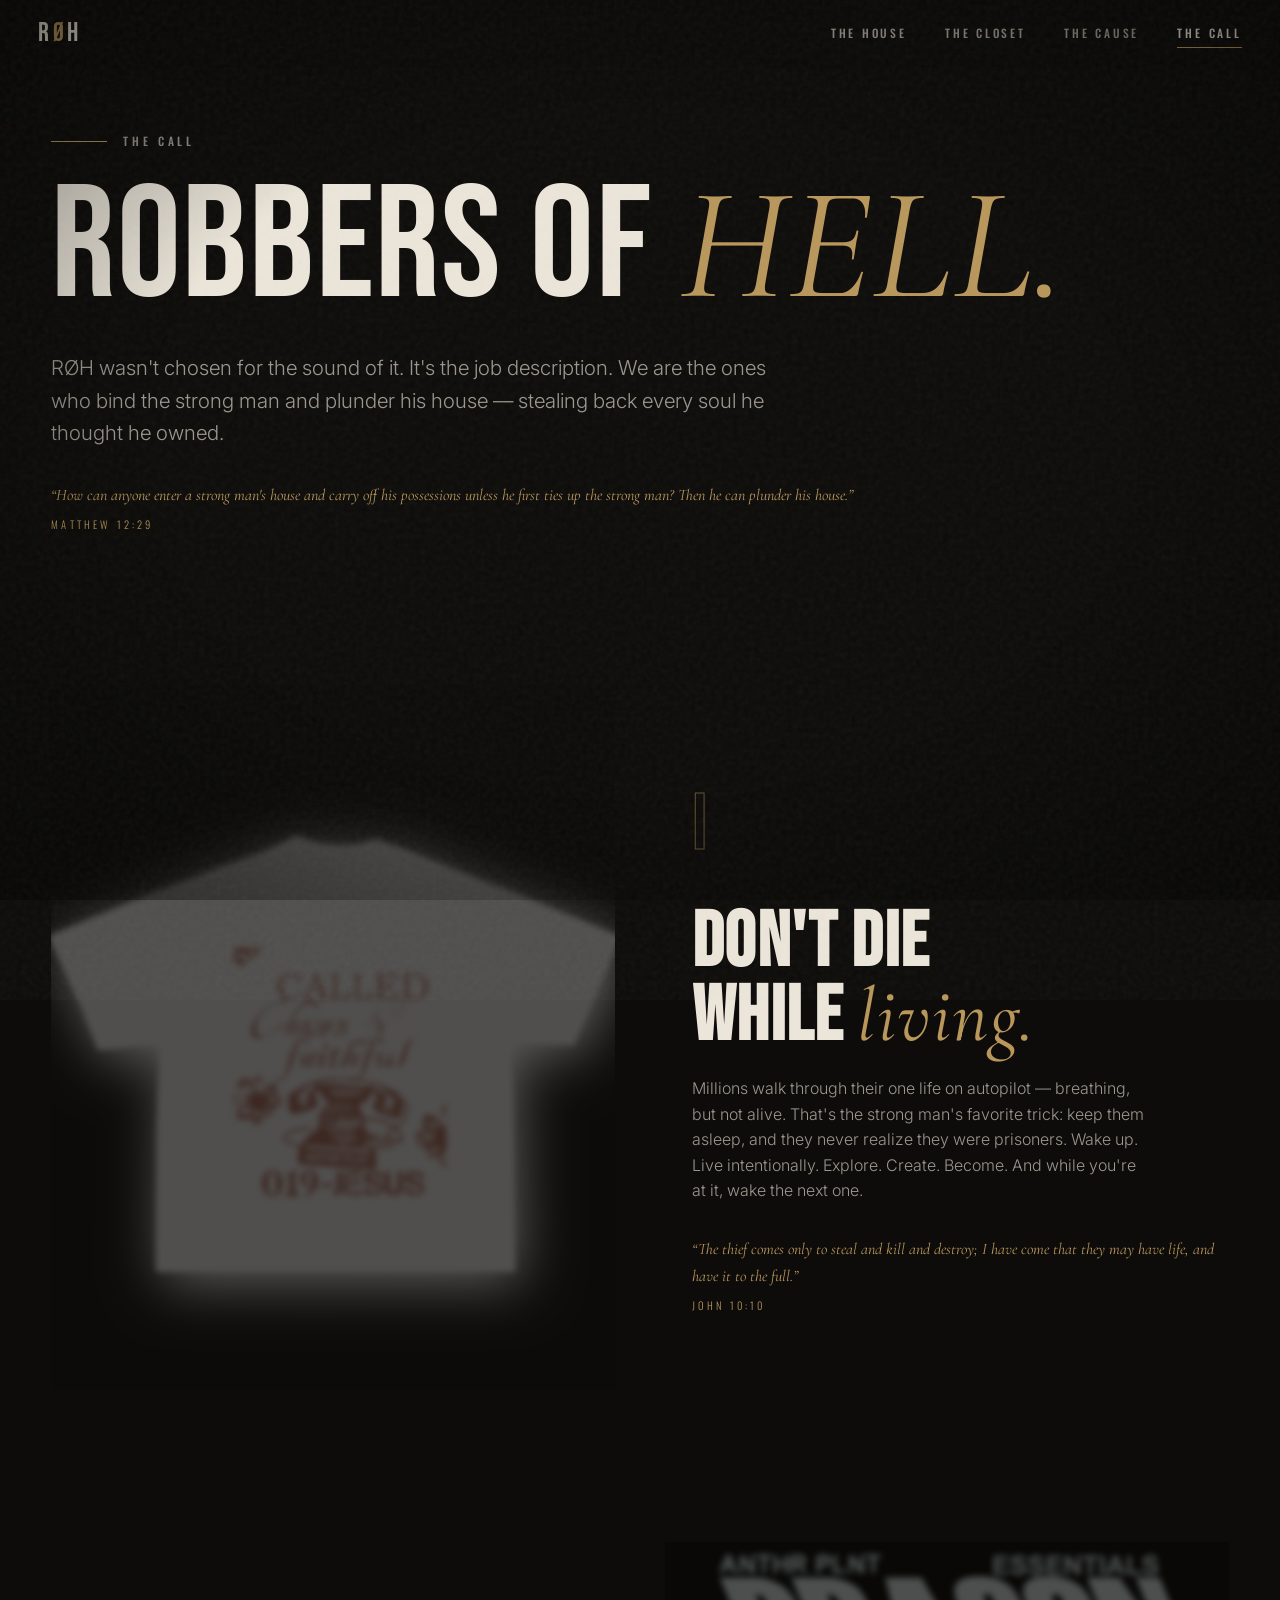
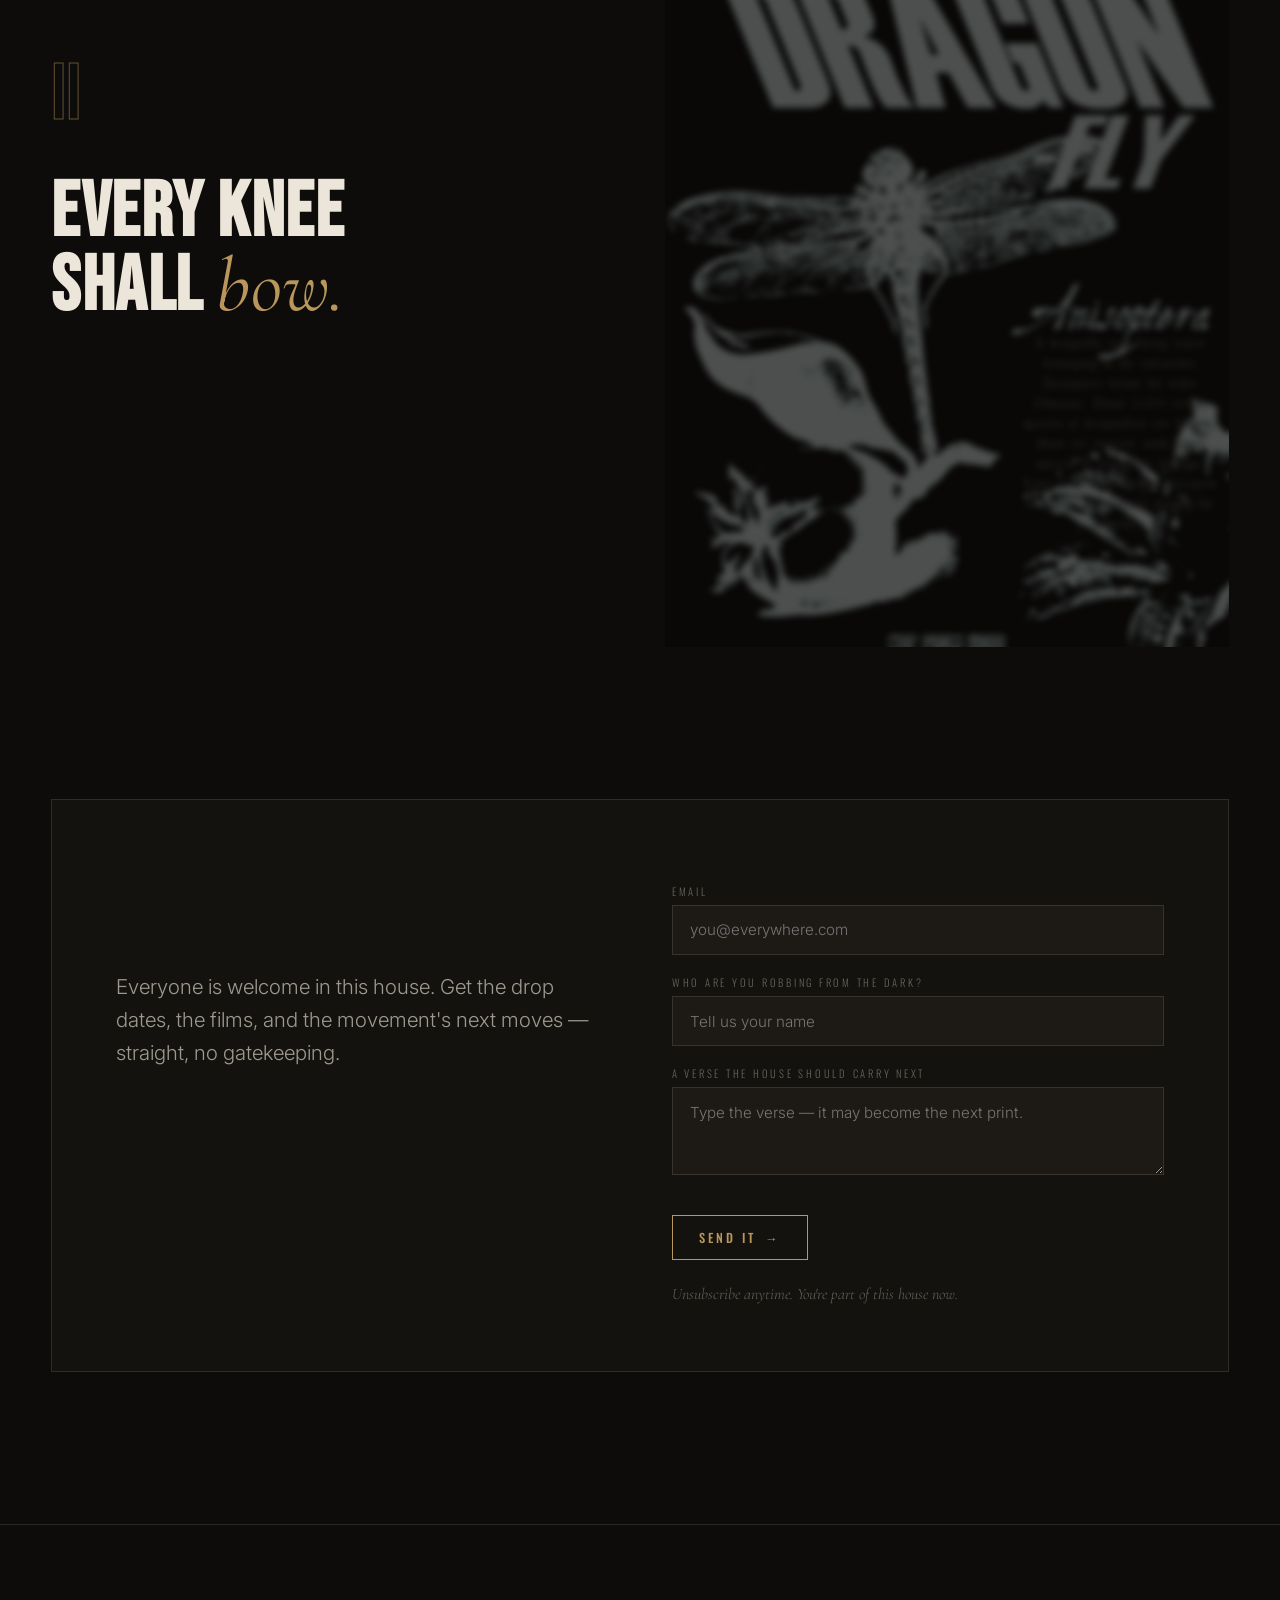
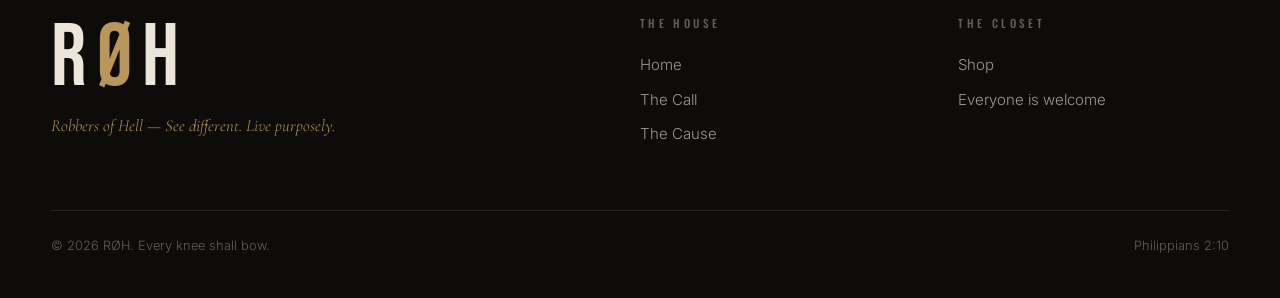
==== call.html @ e15b1793 "RØH — Robbers of Hell. See different. Live purposely." ====
<!DOCTYPE html>
<html lang="en">
<head>
  <meta charset="UTF-8">
  <meta name="viewport" content="width=device-width, initial-scale=1.0">
  <title>The Call — RØH</title>
  <meta name="description" content="RØH — Robbers of Hell. An open call: bind the strong man, plunder his house, and live purposely.">
  <link rel="preconnect" href="https://fonts.googleapis.com">
  <link rel="preconnect" href="https://fonts.gstatic.com" crossorigin>
  <link href="https://fonts.googleapis.com/css2?family=Bebas+Neue&family=Cormorant+Garamond:ital,wght@0,400;0,500;1,400;1,500&family=Inter:wght@300;400;500&family=Oswald:wght@300;400;500;600&display=swap" rel="stylesheet">
  <link rel="stylesheet" href="css/roh.css">
</head>
<body>

  <nav class="nav">
    <div class="nav-inner">
      <a class="wordmark" href="index.html">R<span class="halo">Ø</span>H</a>
      <button class="nav-burger" aria-label="Menu"><span></span><span></span></button>
      <div class="nav-links">
        <a href="index.html">The House</a>
        <a href="shop.html">The Closet</a>
        <a href="cause.html">The Cause</a>
        <a href="call.html" class="on">The Call</a>
      </div>
    </div>
  </nav>

  <section class="section" style="padding-top:calc(var(--nav-h) + 4rem)">
    <div class="wrap">
      <p class="hero-kicker label">The Call</p>
      <h1 class="display reveal">ROBBERS OF <span class="script gold">HELL.</span></h1>
      <p class="lead reveal reveal-d1 mt-md">RØH wasn't chosen for the sound of it. It's the job description. We are the ones who bind the strong man and plunder his house — stealing back every soul he thought he owned.</p>
      <div class="verse reveal reveal-d2 mt-md">
        <span class="script">“How can anyone enter a strong man's house and carry off his possessions unless he first ties up the strong man? Then he can plunder his house.”</span>
        <span class="ref">MATTHEW 12:29</span>
      </div>
    </div>
  </section>

  <section class="section" style="padding-top:0">
    <div class="wrap">
      <div class="pillar">
        <div class="pillar-media develop"><img src="assets/img/called1.jpg" alt="Called — you are called"></div>
        <div class="pillar-body">
          <span class="pillar-num">I</span>
          <h2>Don't die<br>while <span class="script gold">living.</span></h2>
          <p class="reveal">Millions walk through their one life on autopilot — breathing, but not alive. That's the strong man's favorite trick: keep them asleep, and they never realize they were prisoners. Wake up. Live intentionally. Explore. Create. Become. And while you're at it, wake the next one.</p>
          <div class="reveal reveal-d1 mt-md">
            <span class="verse"><span class="script">“The thief comes only to steal and kill and destroy; I have come that they may have life, and have it to the full.”</span><span class="ref">JOHN 10:10</span></span>
          </div>
        </div>
      </div>
    </div>
  </section>

  <section class="section" style="padding-top:0">
    <div class="wrap">
      <div class="pillar flip">
        <div class="pillar-media develop"><img src="assets/img/DRGNFLY.jpg" alt="Dragonfly — new creation"></div>
        <div class="pillar-body">
          <span class="pillar-num">II</span>
          <h2>Every knee<br>shall <span class="script gold">bow.</span></h2>
          <p class="reveal">We create freely, live boldly, explore endlessly — but we never forget who is greater. Robbery isn't chaos; it's strategy. Boldness under Christ becomes a weapon that frees souls instead of feeding an empire. Stand for something. Remember the One you stand under.</p>
          <div class="reveal reveal-d1 mt-md">
            <span class="verse"><span class="script">“That at the name of Jesus every knee should bow, in heaven and on earth and under the earth.”</span><span class="ref">PHILIPPIANS 2:10</span></span>
          </div>
        </div>
      </div>
    </div>
  </section>

  <section class="section" style="padding-top:0">
    <div class="wrap">
      <div class="community">
        <div class="grid2">
          <div>
            <span class="label reveal">The Dispatch</span>
            <h2 class="display reveal reveal-d1" style="font-size:clamp(2rem,5vw,3.4rem)">No door, no <span class="script gold">lock.</span></h2>
            <p class="lead reveal reveal-d2 mt-md">Everyone is welcome in this house. Get the drop dates, the films, and the movement's next moves — straight, no gatekeeping.</p>
          </div>
          <form data-join>
            <div class="field">
              <label for="d-email">Email</label>
              <input id="d-email" name="email" type="email" placeholder="you@everywhere.com" autocomplete="email">
            </div>
            <div class="field">
              <label for="d-name">Who are you robbing from the dark?</label>
              <input id="d-name" name="name" type="text" placeholder="Tell us your name">
            </div>
            <div class="field">
              <label for="d-verses">A verse the house should carry next</label>
              <textarea id="d-verses" name="verses" rows="3" placeholder="Type the verse — it may become the next print."></textarea>
            </div>
            <button class="btn mt-md" type="submit">Send it <span class="arrow">→</span></button>
            <p style="margin-top:1.4rem;font-family:var(--serif);font-style:italic;color:var(--cream-faint)">Unsubscribe anytime. You're part of this house now.</p>
          </form>
        </div>
      </div>
    </div>
  </section>

  <footer class="footer">
    <div class="wrap">
      <div class="footer-grid">
        <div>
          <div class="wordmark">R<span class="halo">Ø</span>H</div>
          <div class="footer-tag">Robbers of Hell — See different. Live purposely.</div>
        </div>
        <div>
          <h4>The House</h4>
          <ul>
            <li><a href="index.html">Home</a></li>
            <li><a href="call.html">The Call</a></li>
            <li><a href="cause.html">The Cause</a></li>
          </ul>
        </div>
        <div>
          <h4>The Closet</h4>
          <ul>
            <li><a href="shop.html">Shop</a></li>
            <li><a href="cause.html">Everyone is welcome</a></li>
          </ul>
        </div>
      </div>
      <div class="footer-base">
        <span>© <span data-year>2026</span> RØH. Every knee shall bow.</span>
        <span>Philippians 2:10</span>
      </div>
    </div>
  </footer>

  <div id="toast" role="status"></div>
  <script src="js/roh.js"></script>
</body>
</html>
---- css/roh.css ----
/* ============================================================
   ROH — SEE DIFFERENT. LIVE PURPOSEFULLY.
   The Developing Room. Faith x streetwear x editorial.
   ============================================================ */

:root {
  --bg:        #0d0c0a;
  --bg-raised: #14120e;
  --bg-deep:   #08070 6;
  --line:      rgba(236, 230, 218, 0.12);
  --cream:     #ece6da;
  --cream-dim: rgba(236, 230, 218, 0.64);
  --cream-faint: rgba(236, 230, 218, 0.38);
  --gold:      #b9975b;
  --gold-soft: rgba(185, 151, 91, 0.28);
  --ember:     #d8723a;
  --serif: "Cormorant Garamond", "Times New Roman", serif;
  --sans:  "Inter", system-ui, sans-serif;
  --bd:    "Bebas Neue", "Oswald", "Arial Narrow", sans-serif;
  --narrow: "Oswald", "Arial Narrow", sans-serif;
  --nav-h: 68px;
  --ease:  cubic-bezier(0.22, 1, 0.36, 1);
}

*, *::before, *::after { box-sizing: border-box; margin: 0; padding: 0; }

html { scroll-behavior: smooth; }

body {
  background: var(--bg);
  color: var(--cream);
  font-family: var(--sans);
  font-weight: 300;
  line-height: 1.6;
  overflow-x: hidden;
  -webkit-font-smoothing: antialiased;
  cursor: crosshair;
}

body.no-cursor, body.no-cursor a, body.no-cursor button { cursor: crosshair; }

::selection { background: var(--gold); color: var(--bg); }

img { max-width: 100%; display: block; }

a { color: inherit; text-decoration: none; }

button {
  font-family: inherit;
  color: inherit;
  background: none;
  border: 0;
  cursor: pointer;
}

/* ---------- Film grain over everything ---------- */
body::after {
  content: "";
  position: fixed;
  inset: -100px;
  z-index: 9998;
  pointer-events: none;
  opacity: 0.05;
  background-image: url("data:image/svg+xml,%3Csvg viewBox='0 0 240 240' xmlns='http://www.w3.org/2000/svg'%3E%3Cfilter id='n'%3E%3CfeTurbulence type='fractalNoise' baseFrequency='0.85' numOctaves='2' stitchTiles='stitch'/%3E%3C/filter%3E%3Crect width='100%25' height='100%25' filter='url(%23n)'/%3E%3C/svg%3E");
  animation: grain 1.2s steps(6) infinite;
}

@keyframes grain {
  0%   { transform: translate(0, 0); }
  20%  { transform: translate(-24px, 12px); }
  40%  { transform: translate(16px, -20px); }
  60%  { transform: translate(-12px, -24px); }
  80%  { transform: translate(22px, 18px); }
  100% { transform: translate(0, 0); }
}

/* ---------- Vignette ---------- */
body::before {
  content: "";
  position: fixed;
  inset: 0;
  z-index: 9997;
  pointer-events: none;
  background: radial-gradient(ellipse at center, transparent 55%, rgba(5, 4, 3, 0.55) 100%);
}

/* ---------- Ember cursor trail ---------- */
#ember-layer {
  position: fixed;
  inset: 0;
  z-index: 10000;
  pointer-events: none;
}
.ember {
  position: fixed;
  width: 5px;
  height: 5px;
  margin: -2.5px 0 0 -2.5px;
  border-radius: 50%;
  background: radial-gradient(circle, var(--gold) 0%, var(--ember) 45%, transparent 70%);
  opacity: 0;
  animation: emberfade 0.9s ease-out forwards;
  will-change: transform, opacity;
}
@keyframes emberfade {
  from { opacity: 0.7; transform: scale(0.9); }
  to   { opacity: 0;    transform: scale(0.3) translateY(-14px); }
}

/* ---------- Typography ---------- */
.display {
  font-family: var(--bd);
  font-weight: 400;
  line-height: 0.9;
  letter-spacing: 0.01em;
  text-transform: uppercase;
  font-size: clamp(3.2rem, 13vw, 10rem);
}
.script {
  font-family: var(--serif);
  font-style: italic;
  font-weight: 400;
  color: var(--gold);
}
.label {
  font-family: var(--narrow);
  text-transform: uppercase;
  letter-spacing: 0.32em;
  font-size: 0.72rem;
  font-weight: 500;
  color: var(--cream-dim);
}
.lead { font-size: clamp(1.05rem, 1.6vw, 1.3rem); color: var(--cream-dim); max-width: 60ch; }

.gold { color: var(--gold); }
.dim  { color: var(--cream-dim); }

/* ---------- Layout helpers ---------- */
.wrap { width: min(1200px, 92vw); margin-inline: auto; }
.section { padding: clamp(5rem, 12vw, 9.5rem) 0; position: relative; }
.rule { height: 1px; background: var(--line); }

/* ---------- Buttons ---------- */
.btn {
  display: inline-flex;
  align-items: center;
  gap: 0.7em;
  padding: 0.95em 2.1em;
  font-family: var(--narrow);
  font-weight: 500;
  text-transform: uppercase;
  letter-spacing: 0.24em;
  font-size: 0.78rem;
  border: 1px solid var(--gold);
  color: var(--gold);
  transition: background 0.4s var(--ease), color 0.4s var(--ease), border-color 0.4s var(--ease);
  will-change: transform;
}
.btn:hover { background: var(--gold); color: var(--bg); border-color: var(--gold); }
.btn-ghost { border-color: var(--line); color: var(--cream-dim); }
.btn-ghost:hover { background: var(--cream); color: var(--bg); border-color: var(--cream); }
.btn .arrow { transition: transform 0.4s var(--ease); }
.btn:hover .arrow { transform: translateX(5px); }

/* ---------- Nav ---------- */
.nav {
  position: fixed;
  top: 0; left: 0; right: 0;
  z-index: 900;
  height: var(--nav-h);
  display: flex;
  align-items: center;
  background: linear-gradient(to bottom, rgba(13, 12, 10, 0.88), rgba(13, 12, 10, 0.55) 60%, transparent);
  backdrop-filter: blur(6px);
  -webkit-backdrop-filter: blur(6px);
  border-bottom: 1px solid transparent;
  transition: border-color 0.4s ease, background 0.4s ease;
}
.nav.scrolled { border-bottom-color: var(--line); background: rgba(13, 12, 10, 0.92); }
.nav-inner { display: flex; align-items: center; justify-content: space-between; width: min(1400px, 94vw); margin-inline: auto; }
.wordmark { font-family: var(--bd); font-size: 1.7rem; letter-spacing: 0.12em; }
.wordmark .halo { display: inline-block; color: var(--gold); animation: halo 6s ease-in-out infinite; }
@keyframes halo {
  0%, 100% { filter: drop-shadow(0 0 0 transparent); }
  50%      { filter: drop-shadow(0 0 12px var(--gold-soft)); }
}
.nav-links { display: flex; gap: clamp(1.4rem, 3vw, 2.6rem); align-items: center; }
.nav-links a {
  position: relative;
  font-family: var(--narrow);
  text-transform: uppercase;
  letter-spacing: 0.24em;
  font-size: 0.72rem;
  font-weight: 500;
  color: var(--cream-dim);
  padding: 0.5em 0;
  transition: color 0.3s ease;
}
.nav-links a::after {
  content: "";
  position: absolute; left: 0; bottom: 0;
  width: 100%; height: 1px;
  background: var(--gold);
  transform: scaleX(0); transform-origin: right;
  transition: transform 0.45s var(--ease);
}
.nav-links a:hover, .nav-links a.on { color: var(--cream); }
.nav-links a:hover::after, .nav-links a.on::after { transform: scaleX(1); transform-origin: left; }
.nav-burger { display: none; background: none; }
.nav-burger span { display: block; width: 26px; height: 2px; background: var(--cream); margin: 6px 0; transition: transform 0.3s; }
.nav-burger.open span:nth-child(1) { transform: translateY(8px) rotate(45deg); }
.nav-burger.open span:nth-child(2) { transform: rotate(-45deg); }

@media (max-width: 860px) {
  .nav-burger { display: block; }
  .nav-links {
    position: fixed;
    inset: var(--nav-h) 0 auto 0;
    flex-direction: column;
    gap: 0;
    background: rgba(13, 12, 10, 0.97);
    transform: translateY(-8px);
    opacity: 0;
    visibility: hidden;
    transition: all 0.35s var(--ease);
  }
  .nav-links.open { transform: none; opacity: 1; visibility: visible; }
  .nav-links a { padding: 1.05em 6vw; display: block; width: 100%; border-bottom: 1px solid var(--line); }
  .nav-links a::after { display: none; }
}

/* ---------- Developing reveal (the quiet magic) ---------- */
.develop {
  overflow: hidden;
  position: relative;
}
.develop .art,
.develop img {
  width: 100%;
  height: 100%;
  object-fit: cover;
  filter: invert(1) saturate(0.35) contrast(1.12) brightness(1.08) blur(3px);
  opacity: 0.28;
  transform: scale(1.06);
  transition: filter 1.6s var(--ease), opacity 1.6s var(--ease), transform 1.6s var(--ease);
  will-change: filter, opacity, transform;
}
.develop.live .art, .develop.live img {
  filter: invert(0) saturate(1) contrast(1) brightness(1) blur(0);
  opacity: 1;
  transform: scale(1);
}

/* Verse / plate drop-in */
.verse {
  opacity: 0;
  transform: translateY(14px);
  filter: blur(2px);
  transition: opacity 1.4s var(--ease), transform 1.4s var(--ease), filter 1.4s var(--ease);
}
.verse.in { opacity: 1; transform: none; filter: none; }
.verse .ref { display: block; margin-top: 0.7em; font-family: var(--narrow); letter-spacing: 0.3em; text-transform: uppercase; font-size: 0.66rem; color: var(--gold); }

/* Generic reveal */
.reveal { opacity: 0; transform: translateY(26px); transition: opacity 1.1s var(--ease), transform 1.1s var(--ease); }
.reveal.in { opacity: 1; transform: none; }
.reveal-d1 { transition-delay: 0.12s; }
.reveal-d2 { transition-delay: 0.24s; }
.reveal-d3 { transition-delay: 0.36s; }

/* ---------- Hero ---------- */
.hero { min-height: 100svh; display: flex; flex-direction: column; justify-content: flex-end; position: relative; overflow: hidden; }
.hero-bg { position: absolute; inset: 0; z-index: 0; }
.hero-bg img { height: 100%; width: 100%; object-fit: cover; object-position: center; }
.hero-bg::after { content: ""; position: absolute; inset: 0; background: linear-gradient(to bottom, rgba(13,12,10,0.55), rgba(13,12,10,0.1) 40%, var(--bg) 96%); }
.hero-content { position: relative; z-index: 2; width: min(1240px, 92vw); margin-inline: auto; padding-bottom: 7vh; }
.hero-kicker { margin-bottom: 1.4rem; display: flex; align-items: center; gap: 1rem; }
.hero-kicker::before { content: ""; width: 56px; height: 1px; background: var(--gold); }
.hero-title .line { display: block; overflow: hidden; }
.hero-title .line span { display: inline-block; transform: translateY(110%); animation: rise 1.1s var(--ease) forwards; }
.hero-title .line:nth-child(2) span { animation-delay: 0.12s; }
@keyframes rise { to { transform: none; } }
.hero-meta { margin-top: 2.2rem; display: flex; flex-wrap: wrap; gap: 2rem; align-items: center; }
.hero-scroll { margin-top: 8vh; display: inline-flex; align-items: center; gap: 0.9rem; color: var(--cream-faint); font-family: var(--narrow); text-transform: uppercase; letter-spacing: 0.34em; font-size: 0.64rem; }
.hero-scroll .line-v { width: 1px; height: 34px; background: linear-gradient(var(--gold), transparent); animation: drip 2s ease-in-out infinite; }
@keyframes drip { 0%,100% { transform: scaleY(0.4); transform-origin: top; } 50% { transform: scaleY(1); } }

/* ---------- Marquee ---------- */
.marquee { border-block: 1px solid var(--line); padding: 1.3rem 0; overflow: hidden; }
.marquee-track { display: flex; gap: 4rem; width: max-content; animation: marquee 40s linear infinite; }
.marquee-track span { font-family: var(--bd); font-size: 1.6rem; letter-spacing: 0.14em; color: var(--cream-faint); white-space: nowrap; }
.marquee-track span i { color: var(--gold); font-style: normal; margin-left: 4rem; }
@keyframes marquee { to { transform: translateX(-50%); } }

/* ---------- Pillars ---------- */
.pillar { display: grid; grid-template-columns: 1.05fr 1fr; gap: clamp(2rem, 6vw, 6rem); align-items: center; }
.pillar.flip { direction: rtl; }
.pillar.flip > * { direction: ltr; }
.pillar-media { aspect-ratio: 4 / 5; }
.pillar-body h2 { font-family: var(--bd); font-size: clamp(2.6rem, 6vw, 5rem); line-height: 0.95; letter-spacing: 0.02em; margin: 1.1rem 0 1.4rem; }
.pillar-body p { color: var(--cream-dim); max-width: 46ch; }
.pillar-num { font-family: var(--bd); font-size: 5rem; color: transparent; -webkit-text-stroke: 1px var(--gold); opacity: 0.5; }
@media (max-width: 860px) { .pillar { grid-template-columns: 1fr; } }

/* ---------- Shop ---------- */
.grid { display: grid; grid-template-columns: repeat(3, 1fr); gap: clamp(1.2rem, 2.5vw, 2.4rem); }
@media (max-width: 960px) { .grid { grid-template-columns: repeat(2, 1fr); } }
@media (max-width: 620px) { .grid { grid-template-columns: 1fr; } }

.product { position: relative; }
.product .art { aspect-ratio: 4 / 5; }
.product .tilt { transform-style: preserve-3d; }
.product-info { display: flex; justify-content: space-between; align-items: baseline; margin-top: 1rem; gap: 1rem; }
.product-name { font-family: var(--narrow); text-transform: uppercase; letter-spacing: 0.16em; font-size: 0.84rem; font-weight: 500; }
.product-script { font-family: var(--serif); font-style: italic; color: var(--gold); font-size: 0.9rem; }
.product-price { font-family: var(--narrow); color: var(--cream-dim); letter-spacing: 0.1em; }
.product:hover .product-name { color: var(--gold); }
.product-cta {
  position: absolute; left: 12px; right: 12px; bottom: 12px;
  background: rgba(13, 12, 10, 0.72);
  border: 1px solid var(--line);
  padding: 0.9em;
  font-family: var(--narrow);
  text-transform: uppercase; letter-spacing: 0.26em; font-size: 0.7rem; font-weight: 500;
  backdrop-filter: blur(4px);
  display: flex; justify-content: center; gap: 0.6em; align-items: center;
  opacity: 0; transform: translateY(8px);
  transition: opacity 0.4s var(--ease), transform 0.4s var(--ease), color 0.3s, background 0.3s;
}
.product:hover .product-cta, .product:focus-within .product-cta { opacity: 1; transform: none; }
.product-cta:hover { background: var(--gold); color: var(--bg); }
.product-cta .done { display: none; }
.product-cta.added .done { display: inline; }
.product-cta.added .txt { display: none; }

.price-note { margin-top: 2.5rem; font-family: var(--serif); font-style: italic; color: var(--cream-faint); text-align: center; }

/* ---------- Cause / video cards ---------- */
.video-card { position: relative; overflow: hidden; }
.video-card .art { aspect-ratio: 16 / 10; }
.video-card video { position: absolute; inset: 0; width: 100%; height: 100%; object-fit: cover; opacity: 0; transition: opacity 0.6s ease; }
.video-card.playing video { opacity: 1; }
.video-card.playing .play-slate { opacity: 0; }
.play-slate {
  position: absolute; inset: 0; display: flex; flex-direction: column; align-items: center; justify-content: center; gap: 1rem;
  background: linear-gradient(to top, rgba(13,12,10,0.75), transparent 60%);
  transition: background 0.4s, opacity 0.6s;
}
.play-btn {
  width: 76px; height: 76px; border-radius: 50%;
  border: 1px solid var(--gold);
  display: flex; align-items: center; justify-content: center;
  transition: transform 0.4s var(--ease), background 0.4s, color 0.4s;
}
.video-card:hover .play-btn { transform: scale(1.08); background: var(--gold); color: var(--bg); }
.play-btn svg { width: 22px; height: 22px; }
.video-caption { position: absolute; left: 1.4rem; right: 1.4rem; bottom: 1.2rem; display: flex; justify-content: space-between; align-items: baseline; gap: 1rem; }

/* ---------- Scripture plates ---------- */
.plates { display: grid; gap: 1px; background: var(--line); border: 1px solid var(--line); }
.plate {
  background: var(--bg-raised);
  padding: clamp(1.6rem, 3vw, 2.6rem);
  display: grid; grid-template-columns: 90px 1fr; gap: clamp(1rem, 3vw, 2.4rem); align-items: center;
  transition: background 0.4s ease;
}
.plate:hover { background: #1a1713; }
.plate .ref { font-family: var(--bd); font-size: clamp(1.6rem, 3vw, 2.4rem); color: var(--gold); opacity: 0.9; }
.plate h3 { font-family: var(--narrow); text-transform: uppercase; letter-spacing: 0.2em; font-size: 0.92rem; margin-bottom: 0.4em; }
.plate p { color: var(--cream-dim); max-width: 62ch; }
@keyframes platein { from { opacity: 0; transform: translateY(18px); } to { opacity: 1; transform: none; } }
.plate.in { animation: platein 1s var(--ease) both; }

/* ---------- Community ---------- */
.community { background: var(--bg-raised); border: 1px solid var(--line); padding: clamp(2rem, 5vw, 4.5rem); }
.community .grid2 { display: grid; grid-template-columns: 1fr 1fr; gap: clamp(2rem, 5vw, 5rem); }
@media (max-width: 840px) { .community .grid2 { grid-template-columns: 1fr; } }

.field { margin-top: 1.2rem; }
.field label { display: block; font-family: var(--narrow); text-transform: uppercase; letter-spacing: 0.26em; font-size: 0.66rem; color: var(--cream-faint); margin-bottom: 0.5em; }
.field input, .field textarea, .field select {
  width: 100%; background: rgba(236, 230, 218, 0.04); border: 1px solid var(--line);
  color: var(--cream); padding: 0.95em 1.1em; font-family: var(--sans); font-weight: 300; font-size: 0.95rem;
  transition: border-color 0.3s;
  resize: vertical;
}
.field input:focus, .field textarea:focus, .field select:focus { outline: none; border-color: var(--gold); }

.chips { display: flex; flex-wrap: wrap; gap: 0.7rem; }
.chip {
  border: 1px solid var(--line); padding: 0.7em 1.3em; font-family: var(--narrow);
  text-transform: uppercase; letter-spacing: 0.18em; font-size: 0.7rem; font-weight: 500; color: var(--cream-dim);
  transition: all 0.3s ease; position: relative;
}
.chip:hover { border-color: var(--gold); color: var(--gold); }
.chip.hold { border-color: var(--gold); color: var(--bg); background: var(--gold); }

/* ---------- Toast / notice ---------- */
#toast {
  position: fixed; left: 50%; bottom: 34px; z-index: 9500;
  transform: translate(-50%, 20px);
  background: var(--bg-raised); border: 1px solid var(--gold);
  padding: 0.85em 1.6em; color: var(--cream);
  font-family: var(--narrow); text-transform: uppercase; letter-spacing: 0.24em; font-size: 0.7rem;
  opacity: 0; pointer-events: none; transition: all 0.45s var(--ease);
  white-space: nowrap; max-width: 92vw;
}
#toast.show { opacity: 1; transform: translate(-50%, 0); }

/* ---------- Scroll flame (cause) ---------- */
.flame-progress {
  position: fixed; right: 22px; bottom: 26px; z-index: 800;
  width: 26px; height: 46px; pointer-events: none;
  opacity: 0.85;
}
.flame-progress svg { width: 100%; height: 100%; overflow: visible; }
.flame-progress .wick { fill: var(--cream-dim); }
.flame-progress .flame { fill: var(--ember); transform-origin: 50% 80%; }
.flame-progress .glow { fill: url(#flameGrad); }
@media (max-width: 860px) { .flame-progress { display: none; } }

/* ---------- Footer ---------- */
.footer { border-top: 1px solid var(--line); padding: clamp(3.5rem, 7vw, 6rem) 0 2.6rem; }
.footer-grid { display: grid; grid-template-columns: 2fr 1fr 1fr; gap: 3rem; }
@media (max-width: 720px) { .footer-grid { grid-template-columns: 1fr; } }
.footer .wordmark { font-size: clamp(3rem, 9vw, 5.5rem); line-height: 1; }
.footer-tag { font-family: var(--serif); font-style: italic; font-size: 1.05rem; color: var(--gold); margin-top: 0.6rem; }
.footer h4 { font-family: var(--narrow); text-transform: uppercase; letter-spacing: 0.3em; font-size: 0.7rem; color: var(--cream-faint); margin-bottom: 1.2rem; font-weight: 500; }
.footer ul { list-style: none; }
.footer ul li { margin: 0.55em 0; }
.footer ul a { color: var(--cream-dim); font-size: 0.94rem; transition: color 0.3s, padding-left 0.3s; }
.footer ul a:hover { color: var(--gold); padding-left: 4px; }
.footer-base { margin-top: 3.4rem; padding-top: 1.6rem; border-top: 1px solid var(--line); display: flex; flex-wrap: wrap; gap: 1rem; justify-content: space-between; color: var(--cream-faint); font-size: 0.8rem; }

/* ---------- Misc ---------- */
.section-head { margin-bottom: clamp(2.4rem, 5vw, 4rem); max-width: 74ch; }
.section-head .label { margin-bottom: 1rem; display: block; }
.section-head h2 { font-family: var(--bd); font-size: clamp(2.6rem, 6vw, 5rem); line-height: 0.98; letter-spacing: 0.02em; }

.stat-list { display: grid; grid-template-columns: repeat(auto-fit, minmax(170px, 1fr)); gap: 1px; background: var(--line); border: 1px solid var(--line); margin-top: 3rem; }
.stat { background: var(--bg); padding: 2rem 1.6rem; }
.stat .num { font-family: var(--bd); font-size: 3rem; color: var(--gold); line-height: 1; display: block; }
.stat .k { font-family: var(--narrow); text-transform: uppercase; letter-spacing: 0.22em; font-size: 0.68rem; color: var(--cream-dim); margin-top: 0.7em; display: block; }

.manifesto { font-family: var(--serif); font-size: clamp(1.7rem, 3.4vw, 2.9rem); line-height: 1.25; color: var(--cream); }
.manifesto .m-line { display: block; opacity: 0; transform: translateY(30px); }
.manifesto .m-line.in { animation: mline 1.2s var(--ease) forwards; }
@keyframes mline { to { opacity: 1; transform: none; } }

.center { text-align: center; }
.mt-lg { margin-top: clamp(2.5rem, 6vw, 5rem); }
.mt-md { margin-top: 2rem; }
.eyebrow { display: inline-flex; align-items: center; gap: 0.8rem; color: var(--gold); }
.eyebrow::before { content: ""; width: 40px; height: 1px; background: var(--gold); }
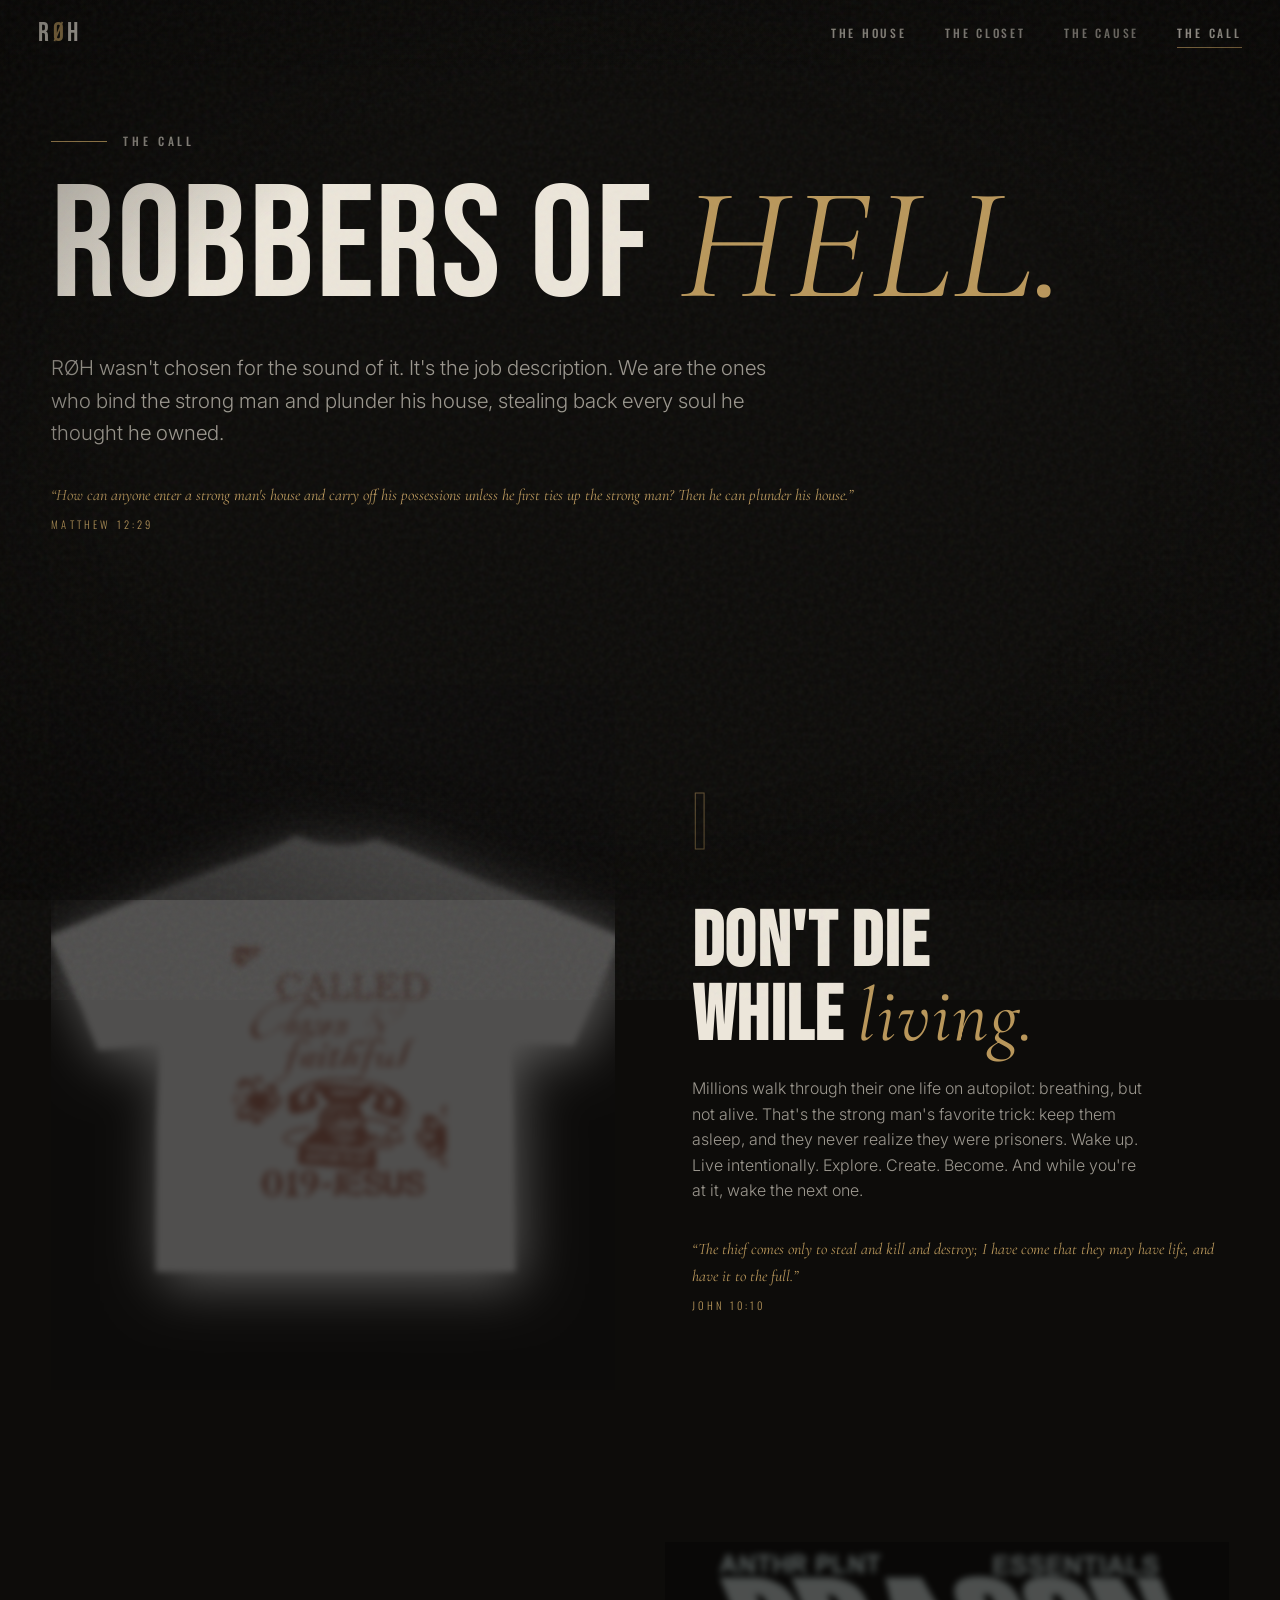
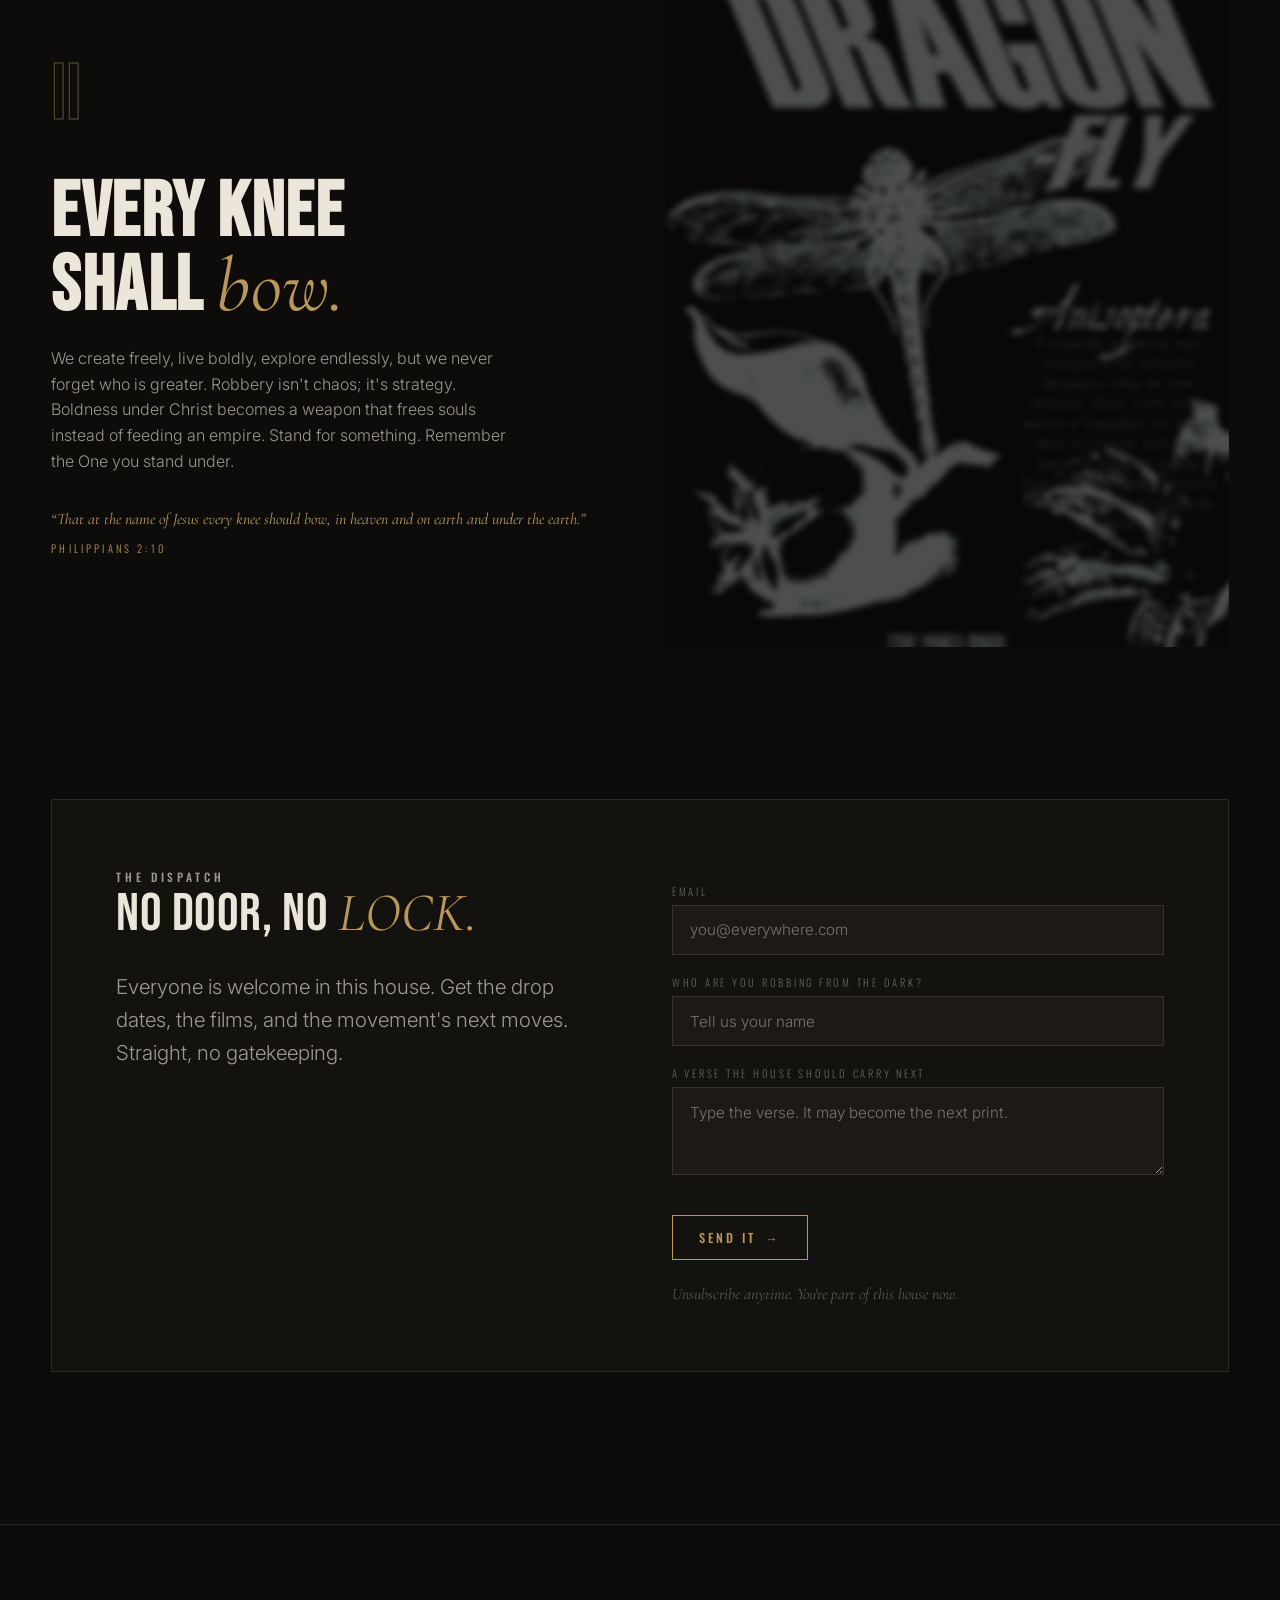
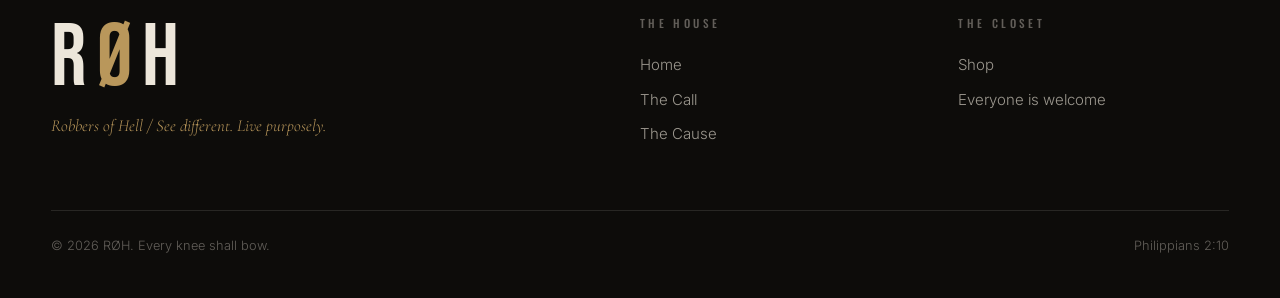
==== commit f2a0b475: "Remove em dashes; add Discord wall integration for prayers, testimonies, and encouragement" ====
--- a/call.html
+++ b/call.html
@@ -3,8 +3,8 @@
 <head>
   <meta charset="UTF-8">
   <meta name="viewport" content="width=device-width, initial-scale=1.0">
-  <title>The Call — RØH</title>
-  <meta name="description" content="RØH — Robbers of Hell. An open call: bind the strong man, plunder his house, and live purposely.">
+  <title>The Call / RØH</title>
+  <meta name="description" content="RØH / Robbers of Hell. An open call: bind the strong man, plunder his house, and live purposely.">
   <link rel="preconnect" href="https://fonts.googleapis.com">
   <link rel="preconnect" href="https://fonts.gstatic.com" crossorigin>
   <link href="https://fonts.googleapis.com/css2?family=Bebas+Neue&family=Cormorant+Garamond:ital,wght@0,400;0,500;1,400;1,500&family=Inter:wght@300;400;500&family=Oswald:wght@300;400;500;600&display=swap" rel="stylesheet">
@@ -29,7 +29,7 @@
     <div class="wrap">
       <p class="hero-kicker label">The Call</p>
       <h1 class="display reveal">ROBBERS OF <span class="script gold">HELL.</span></h1>
-      <p class="lead reveal reveal-d1 mt-md">RØH wasn't chosen for the sound of it. It's the job description. We are the ones who bind the strong man and plunder his house — stealing back every soul he thought he owned.</p>
+      <p class="lead reveal reveal-d1 mt-md">RØH wasn't chosen for the sound of it. It's the job description. We are the ones who bind the strong man and plunder his house, stealing back every soul he thought he owned.</p>
       <div class="verse reveal reveal-d2 mt-md">
         <span class="script">“How can anyone enter a strong man's house and carry off his possessions unless he first ties up the strong man? Then he can plunder his house.”</span>
         <span class="ref">MATTHEW 12:29</span>
@@ -40,11 +40,11 @@
   <section class="section" style="padding-top:0">
     <div class="wrap">
       <div class="pillar">
-        <div class="pillar-media develop"><img src="assets/img/called1.jpg" alt="Called — you are called"></div>
+        <div class="pillar-media develop"><img src="assets/img/called1.jpg" alt="Called / you are called"></div>
         <div class="pillar-body">
           <span class="pillar-num">I</span>
           <h2>Don't die<br>while <span class="script gold">living.</span></h2>
-          <p class="reveal">Millions walk through their one life on autopilot — breathing, but not alive. That's the strong man's favorite trick: keep them asleep, and they never realize they were prisoners. Wake up. Live intentionally. Explore. Create. Become. And while you're at it, wake the next one.</p>
+          <p class="reveal">Millions walk through their one life on autopilot: breathing, but not alive. That's the strong man's favorite trick: keep them asleep, and they never realize they were prisoners. Wake up. Live intentionally. Explore. Create. Become. And while you're at it, wake the next one.</p>
           <div class="reveal reveal-d1 mt-md">
             <span class="verse"><span class="script">“The thief comes only to steal and kill and destroy; I have come that they may have life, and have it to the full.”</span><span class="ref">JOHN 10:10</span></span>
           </div>
@@ -56,11 +56,11 @@
   <section class="section" style="padding-top:0">
     <div class="wrap">
       <div class="pillar flip">
-        <div class="pillar-media develop"><img src="assets/img/DRGNFLY.jpg" alt="Dragonfly — new creation"></div>
+        <div class="pillar-media develop"><img src="assets/img/DRGNFLY.jpg" alt="Dragonfly / new creation"></div>
         <div class="pillar-body">
           <span class="pillar-num">II</span>
           <h2>Every knee<br>shall <span class="script gold">bow.</span></h2>
-          <p class="reveal">We create freely, live boldly, explore endlessly — but we never forget who is greater. Robbery isn't chaos; it's strategy. Boldness under Christ becomes a weapon that frees souls instead of feeding an empire. Stand for something. Remember the One you stand under.</p>
+          <p class="reveal">We create freely, live boldly, explore endlessly, but we never forget who is greater. Robbery isn't chaos; it's strategy. Boldness under Christ becomes a weapon that frees souls instead of feeding an empire. Stand for something. Remember the One you stand under.</p>
           <div class="reveal reveal-d1 mt-md">
             <span class="verse"><span class="script">“That at the name of Jesus every knee should bow, in heaven and on earth and under the earth.”</span><span class="ref">PHILIPPIANS 2:10</span></span>
           </div>
@@ -76,7 +76,7 @@
           <div>
             <span class="label reveal">The Dispatch</span>
             <h2 class="display reveal reveal-d1" style="font-size:clamp(2rem,5vw,3.4rem)">No door, no <span class="script gold">lock.</span></h2>
-            <p class="lead reveal reveal-d2 mt-md">Everyone is welcome in this house. Get the drop dates, the films, and the movement's next moves — straight, no gatekeeping.</p>
+            <p class="lead reveal reveal-d2 mt-md">Everyone is welcome in this house. Get the drop dates, the films, and the movement's next moves. Straight, no gatekeeping.</p>
           </div>
           <form data-join>
             <div class="field">
@@ -89,7 +89,7 @@
             </div>
             <div class="field">
               <label for="d-verses">A verse the house should carry next</label>
-              <textarea id="d-verses" name="verses" rows="3" placeholder="Type the verse — it may become the next print."></textarea>
+              <textarea id="d-verses" name="verses" rows="3" placeholder="Type the verse. It may become the next print."></textarea>
             </div>
             <button class="btn mt-md" type="submit">Send it <span class="arrow">→</span></button>
             <p style="margin-top:1.4rem;font-family:var(--serif);font-style:italic;color:var(--cream-faint)">Unsubscribe anytime. You're part of this house now.</p>
@@ -104,7 +104,7 @@
       <div class="footer-grid">
         <div>
           <div class="wordmark">R<span class="halo">Ø</span>H</div>
-          <div class="footer-tag">Robbers of Hell — See different. Live purposely.</div>
+          <div class="footer-tag">Robbers of Hell / See different. Live purposely.</div>
         </div>
         <div>
           <h4>The House</h4>
--- a/css/roh.css
+++ b/css/roh.css
@@ -1,5 +1,5 @@
 /* ============================================================
-   ROH — SEE DIFFERENT. LIVE PURPOSEFULLY.
+   ROH / SEE DIFFERENT. LIVE PURPOSEFULLY.
    The Developing Room. Faith x streetwear x editorial.
    ============================================================ */
 
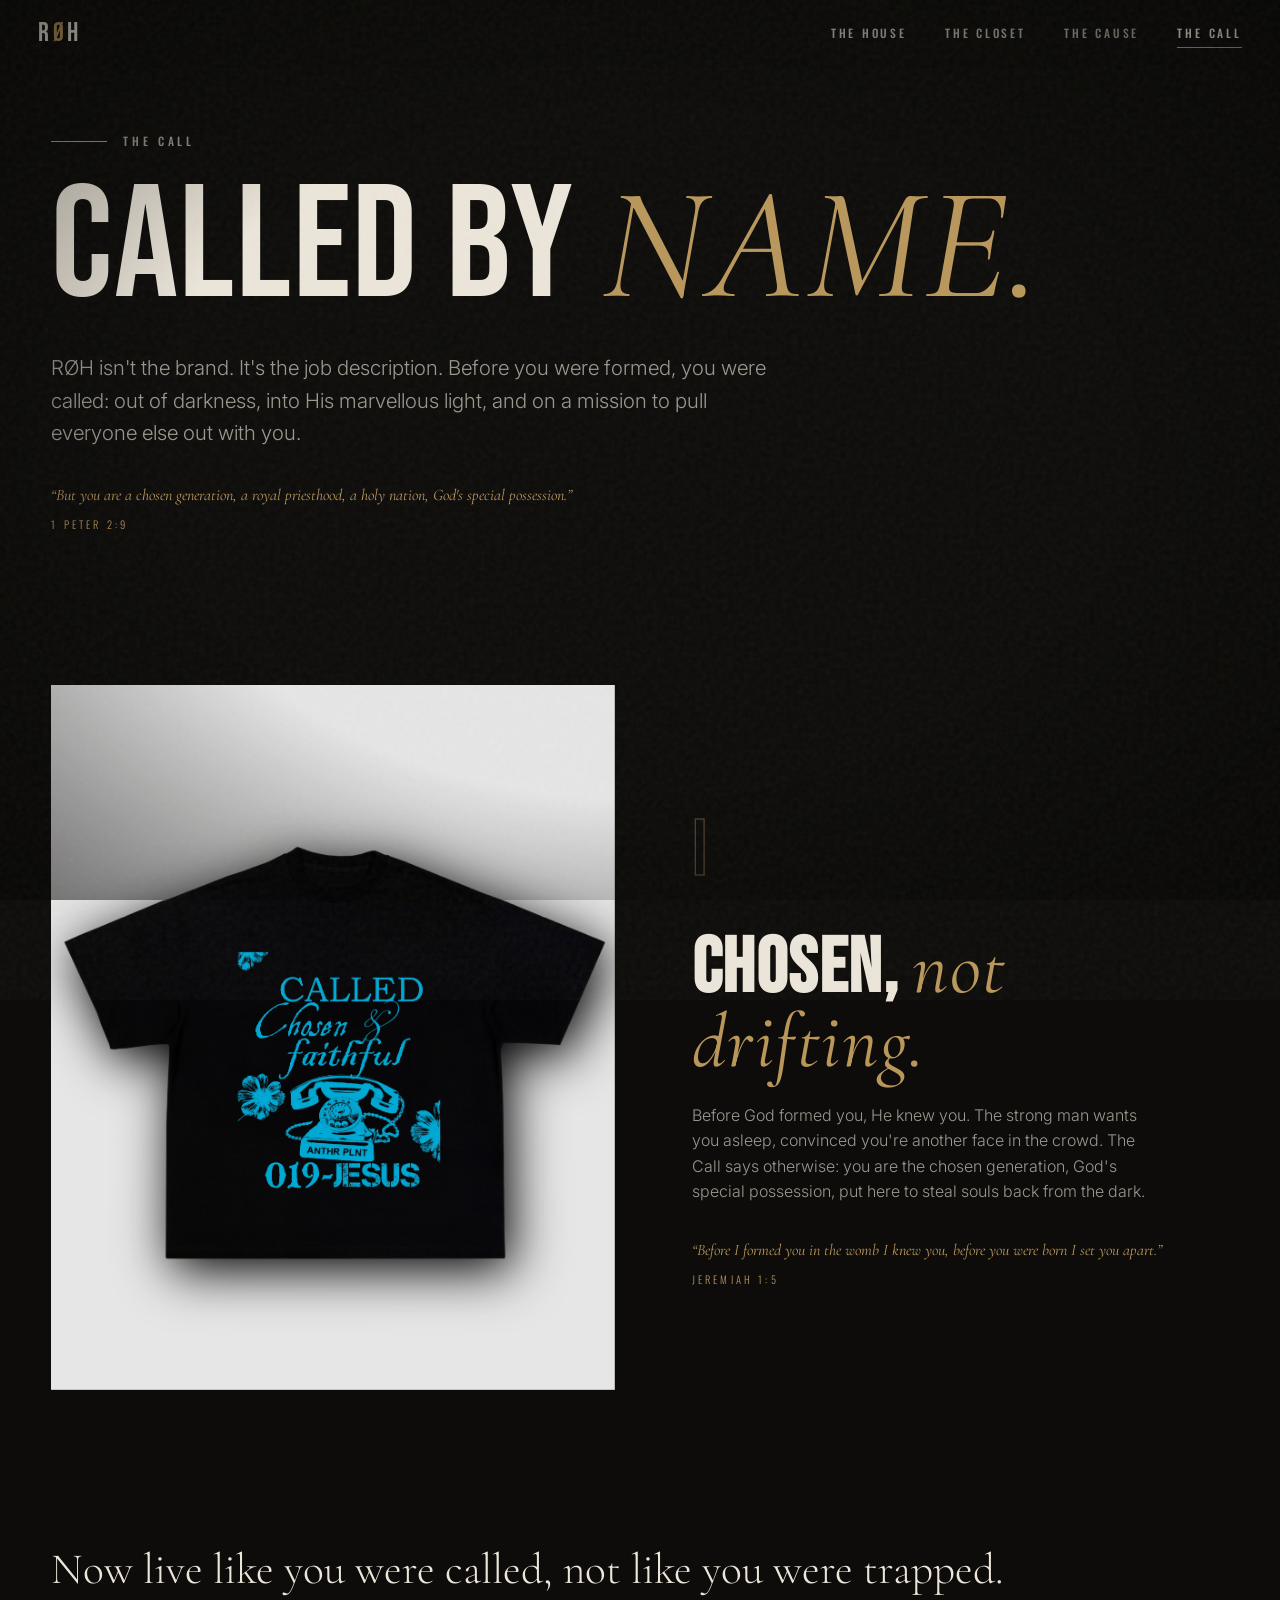
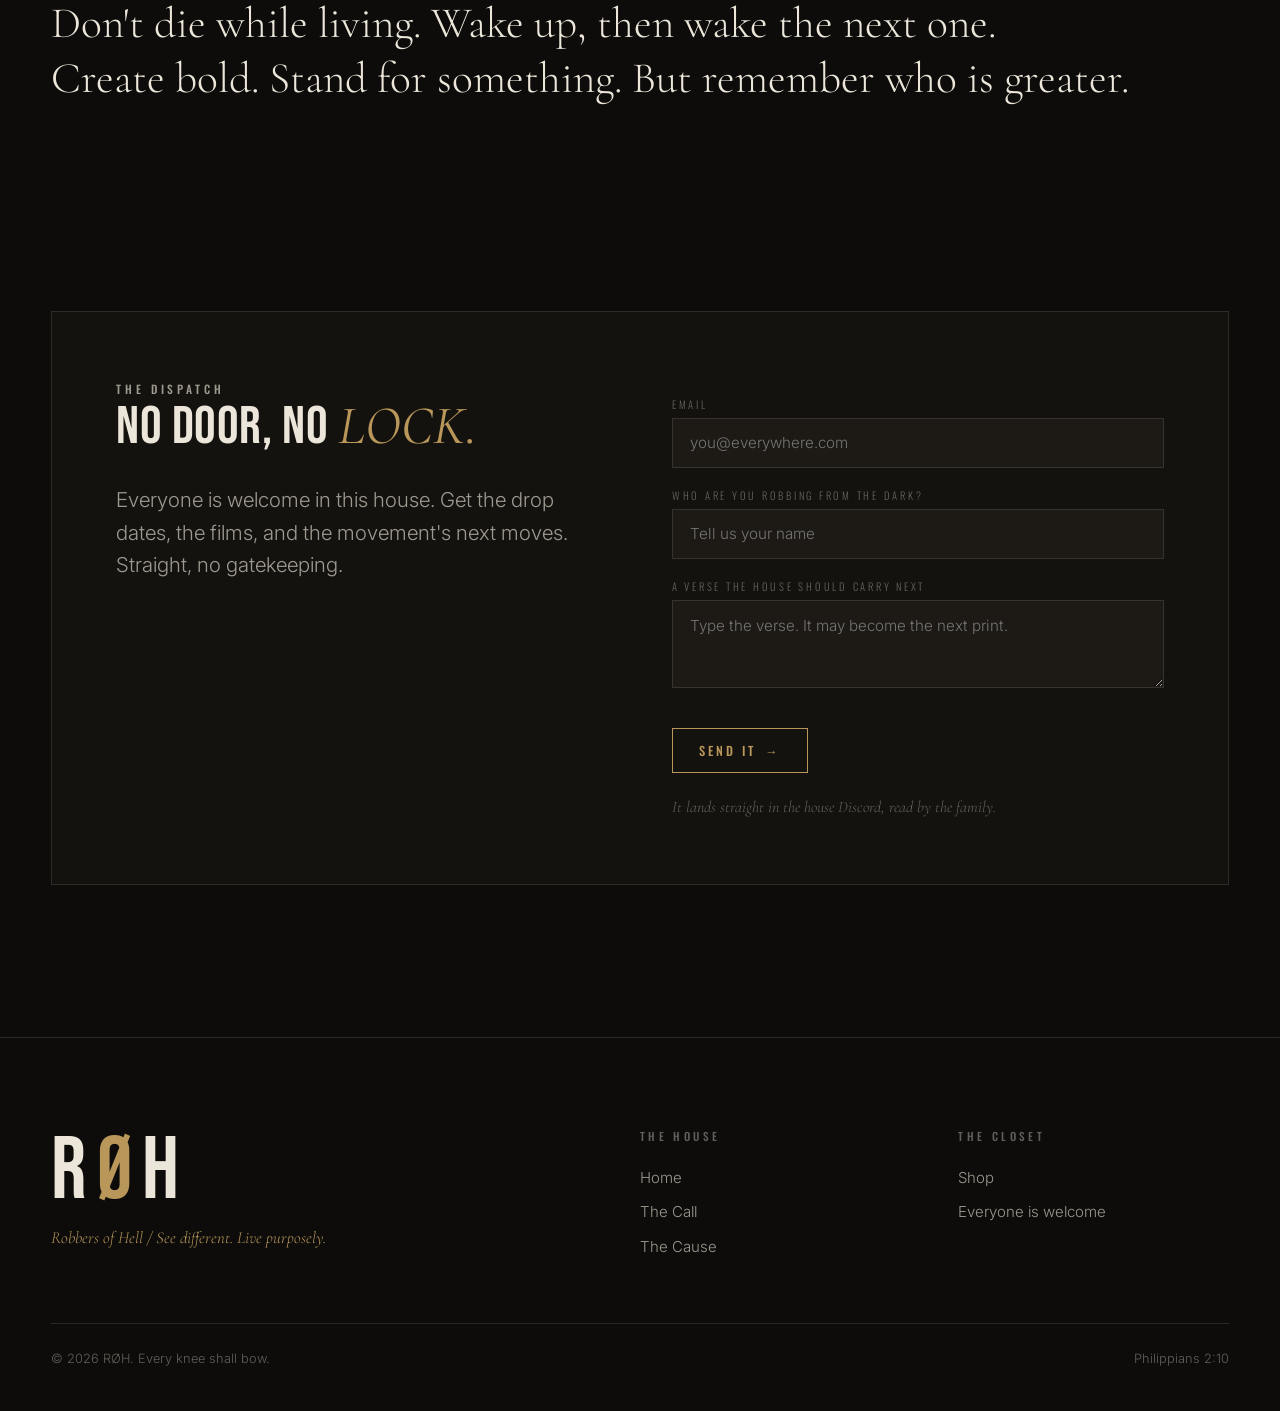
==== commit 9cc006a1: "Add 8 applied tee renders, Chosen Generation (1 Pet 2:9), fix greyed reveal bug, reframe Call page, " ====
--- a/call.html
+++ b/call.html
@@ -4,7 +4,7 @@
   <meta charset="UTF-8">
   <meta name="viewport" content="width=device-width, initial-scale=1.0">
   <title>The Call / RØH</title>
-  <meta name="description" content="RØH / Robbers of Hell. An open call: bind the strong man, plunder his house, and live purposely.">
+  <meta name="description" content="RØH / Robbers of Hell. You were called by name, out of darkness into His marvellous light. An open call to everyone.">
   <link rel="preconnect" href="https://fonts.googleapis.com">
   <link rel="preconnect" href="https://fonts.gstatic.com" crossorigin>
   <link href="https://fonts.googleapis.com/css2?family=Bebas+Neue&family=Cormorant+Garamond:ital,wght@0,400;0,500;1,400;1,500&family=Inter:wght@300;400;500&family=Oswald:wght@300;400;500;600&display=swap" rel="stylesheet">
@@ -28,11 +28,11 @@
   <section class="section" style="padding-top:calc(var(--nav-h) + 4rem)">
     <div class="wrap">
       <p class="hero-kicker label">The Call</p>
-      <h1 class="display reveal">ROBBERS OF <span class="script gold">HELL.</span></h1>
-      <p class="lead reveal reveal-d1 mt-md">RØH wasn't chosen for the sound of it. It's the job description. We are the ones who bind the strong man and plunder his house, stealing back every soul he thought he owned.</p>
+      <h1 class="display reveal">CALLED BY <span class="script gold">name.</span></h1>
+      <p class="lead reveal reveal-d1 mt-md">RØH isn't the brand. It's the job description. Before you were formed, you were called: out of darkness, into His marvellous light, and on a mission to pull everyone else out with you.</p>
       <div class="verse reveal reveal-d2 mt-md">
-        <span class="script">“How can anyone enter a strong man's house and carry off his possessions unless he first ties up the strong man? Then he can plunder his house.”</span>
-        <span class="ref">MATTHEW 12:29</span>
+        <span class="script">“But you are a chosen generation, a royal priesthood, a holy nation, God's special possession.”</span>
+        <span class="ref">1 PETER 2:9</span>
       </div>
     </div>
   </section>
@@ -43,10 +43,10 @@
         <div class="pillar-media develop"><img src="assets/img/called1.jpg" alt="Called / you are called"></div>
         <div class="pillar-body">
           <span class="pillar-num">I</span>
-          <h2>Don't die<br>while <span class="script gold">living.</span></h2>
-          <p class="reveal">Millions walk through their one life on autopilot: breathing, but not alive. That's the strong man's favorite trick: keep them asleep, and they never realize they were prisoners. Wake up. Live intentionally. Explore. Create. Become. And while you're at it, wake the next one.</p>
+          <h2>Chosen, <span class="script gold">not drifting.</span></h2>
+          <p class="reveal">Before God formed you, He knew you. The strong man wants you asleep, convinced you're another face in the crowd. The Call says otherwise: you are the chosen generation, God's special possession, put here to steal souls back from the dark.</p>
           <div class="reveal reveal-d1 mt-md">
-            <span class="verse"><span class="script">“The thief comes only to steal and kill and destroy; I have come that they may have life, and have it to the full.”</span><span class="ref">JOHN 10:10</span></span>
+            <span class="verse"><span class="script">“Before I formed you in the womb I knew you, before you were born I set you apart.”</span><span class="ref">JEREMIAH 1:5</span></span>
           </div>
         </div>
       </div>
@@ -55,17 +55,12 @@
 
   <section class="section" style="padding-top:0">
     <div class="wrap">
-      <div class="pillar flip">
-        <div class="pillar-media develop"><img src="assets/img/DRGNFLY.jpg" alt="Dragonfly / new creation"></div>
-        <div class="pillar-body">
-          <span class="pillar-num">II</span>
-          <h2>Every knee<br>shall <span class="script gold">bow.</span></h2>
-          <p class="reveal">We create freely, live boldly, explore endlessly, but we never forget who is greater. Robbery isn't chaos; it's strategy. Boldness under Christ becomes a weapon that frees souls instead of feeding an empire. Stand for something. Remember the One you stand under.</p>
-          <div class="reveal reveal-d1 mt-md">
-            <span class="verse"><span class="script">“That at the name of Jesus every knee should bow, in heaven and on earth and under the earth.”</span><span class="ref">PHILIPPIANS 2:10</span></span>
-          </div>
-        </div>
-      </div>
+      <blockquote class="manifesto reveal">
+        <span class="m-line">Now live like you were called, not like you were trapped.</span>
+        <span class="m-line">Don't die while living. Wake up, then wake the next one.</span>
+        <span class="m-line">Create bold. Stand for something. But remember who is greater.</span>
+        <span class="m-line"><em class="script gold">Every knee shall bow. Yours is already on the ground.</em></span>
+      </blockquote>
     </div>
   </section>
 
@@ -78,21 +73,21 @@
             <h2 class="display reveal reveal-d1" style="font-size:clamp(2rem,5vw,3.4rem)">No door, no <span class="script gold">lock.</span></h2>
             <p class="lead reveal reveal-d2 mt-md">Everyone is welcome in this house. Get the drop dates, the films, and the movement's next moves. Straight, no gatekeeping.</p>
           </div>
-          <form data-join>
+          <form data-dispatch>
             <div class="field">
               <label for="d-email">Email</label>
-              <input id="d-email" name="email" type="email" placeholder="you@everywhere.com" autocomplete="email">
+              <input id="d-email" name="demail" type="email" placeholder="you@everywhere.com" autocomplete="email">
             </div>
             <div class="field">
               <label for="d-name">Who are you robbing from the dark?</label>
-              <input id="d-name" name="name" type="text" placeholder="Tell us your name">
+              <input id="d-name" name="dname" type="text" placeholder="Tell us your name">
             </div>
             <div class="field">
               <label for="d-verses">A verse the house should carry next</label>
-              <textarea id="d-verses" name="verses" rows="3" placeholder="Type the verse. It may become the next print."></textarea>
+              <textarea id="d-verses" name="dverses" rows="3" placeholder="Type the verse. It may become the next print."></textarea>
             </div>
             <button class="btn mt-md" type="submit">Send it <span class="arrow">→</span></button>
-            <p style="margin-top:1.4rem;font-family:var(--serif);font-style:italic;color:var(--cream-faint)">Unsubscribe anytime. You're part of this house now.</p>
+            <p style="margin-top:1.4rem;font-family:var(--serif);font-style:italic;color:var(--cream-faint)">It lands straight in the house Discord, read by the family.</p>
           </form>
         </div>
       </div>
--- a/css/roh.css
+++ b/css/roh.css
@@ -36,8 +36,6 @@
   -webkit-font-smoothing: antialiased;
   cursor: crosshair;
 }
-
-body.no-cursor, body.no-cursor a, body.no-cursor button { cursor: crosshair; }
 
 ::selection { background: var(--gold); color: var(--bg); }
 
@@ -416,7 +414,6 @@
 .flame-progress svg { width: 100%; height: 100%; overflow: visible; }
 .flame-progress .wick { fill: var(--cream-dim); }
 .flame-progress .flame { fill: var(--ember); transform-origin: 50% 80%; }
-.flame-progress .glow { fill: url(#flameGrad); }
 @media (max-width: 860px) { .flame-progress { display: none; } }
 
 /* ---------- Footer ---------- */
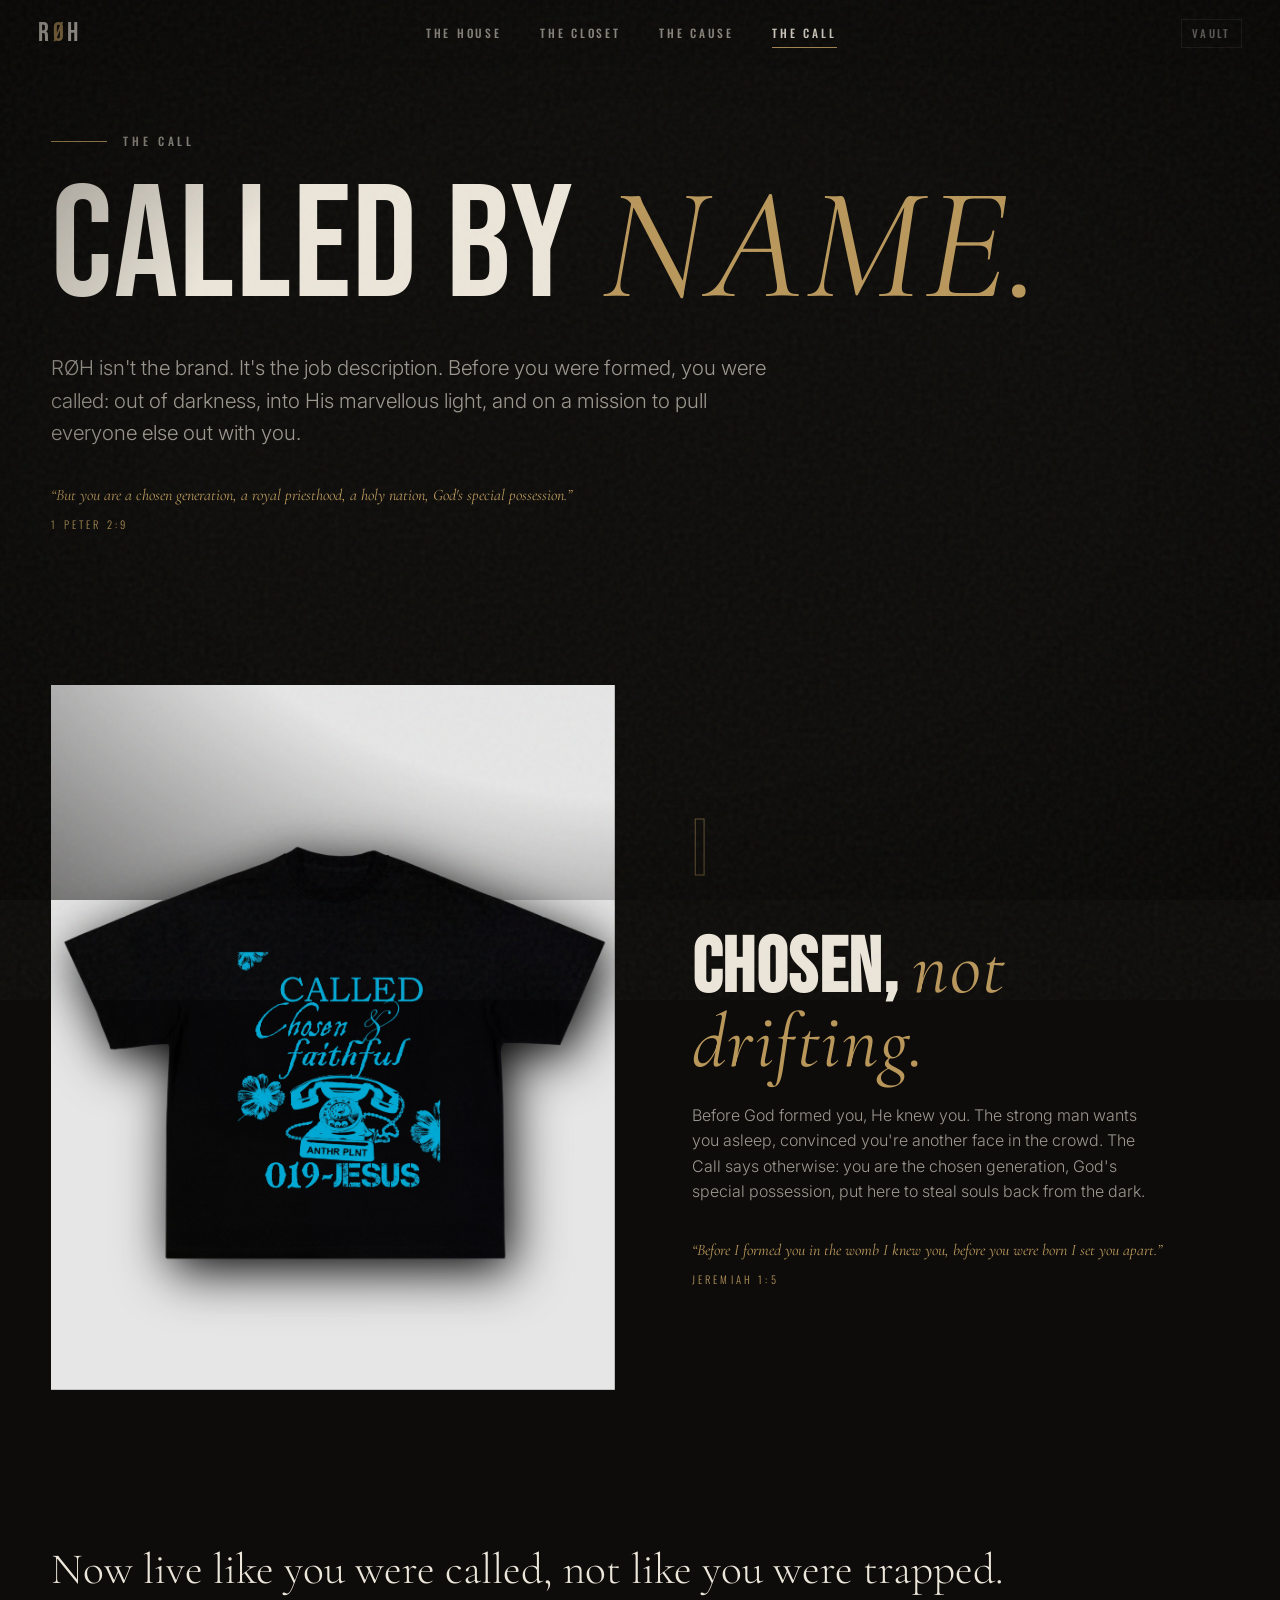
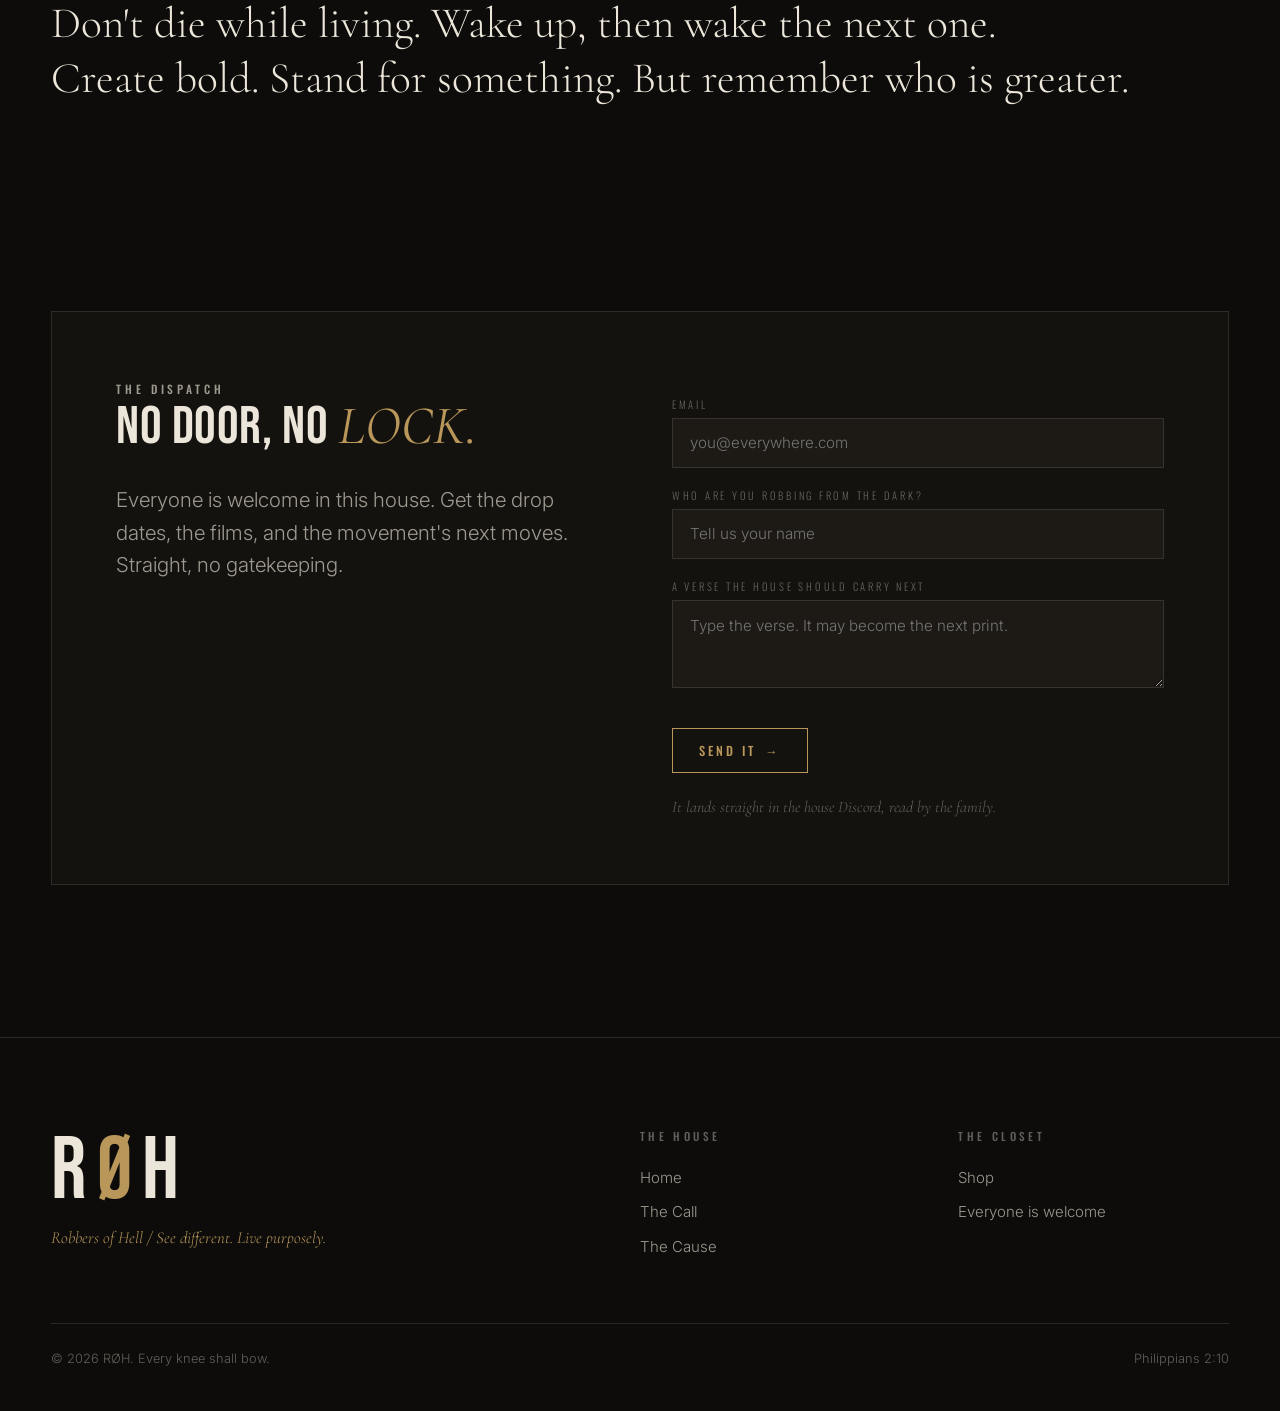
==== commit 86c4f347: "Add The Vault: persistent cart drawer, qty controls, Discord checkout, nav counter on all pages" ====
--- a/call.html
+++ b/call.html
@@ -15,12 +15,15 @@
   <nav class="nav">
     <div class="nav-inner">
       <a class="wordmark" href="index.html">R<span class="halo">Ø</span>H</a>
-      <button class="nav-burger" aria-label="Menu"><span></span><span></span></button>
       <div class="nav-links">
         <a href="index.html">The House</a>
         <a href="shop.html">The Closet</a>
         <a href="cause.html">The Cause</a>
         <a href="call.html" class="on">The Call</a>
+      </div>
+      <div class="nav-right">
+        <button class="vault-trigger" id="vault-trigger" aria-label="Open the vault">Vault<span class="vault-count" id="vault-count">0</span></button>
+        <button class="nav-burger" aria-label="Menu"><span></span><span></span></button>
       </div>
     </div>
   </nav>
@@ -124,6 +127,37 @@
     </div>
   </footer>
 
+  <div class="vault-overlay" id="vault-overlay"></div>
+  <div class="vault" id="vault" aria-hidden="true" role="dialog" aria-label="The Vault">
+    <div class="vault-inner">
+      <div class="vault-head">
+        <div>
+          <span class="label">The Vault</span>
+          <h2>What you <span class="script gold">keep.</span></h2>
+        </div>
+        <button class="vault-close" id="vault-close" aria-label="Close the vault">✕</button>
+      </div>
+      <div class="vault-body">
+        <div class="vault-list" id="vault-list"></div>
+        <div class="vault-empty" id="vault-empty">
+          <p class="script gold">The vault is empty.</p>
+          <p>Open the closet and keep something worth wearing.</p>
+          <a class="btn mt-md" href="shop.html">Enter the closet <span class="arrow">→</span></a>
+        </div>
+      </div>
+      <div class="vault-foot" id="vault-foot">
+        <div class="vault-total"><span>Total</span><span id="vault-total">$0</span></div>
+        <p class="vault-note">Printed to order · sizes confirmed by email · dispatched from the house</p>
+        <form data-vaultform>
+          <div class="field"><label for="vf-name">Name</label><input id="vf-name" name="vname" autocomplete="name"></div>
+          <div class="field"><label for="vf-email">Email</label><input id="vf-email" name="vemail" type="email" autocomplete="email" placeholder="so we can reach you"></div>
+          <div class="field"><label for="vf-notes">Sizes / notes</label><textarea id="vf-notes" name="vnotes" rows="2" placeholder="S to 2XL · tell us which prints"></textarea></div>
+          <button class="btn" type="submit" style="width:100%;margin-top:1.4rem">Dispatch to the house <span class="arrow">→</span></button>
+        </form>
+      </div>
+    </div>
+  </div>
+
   <div id="toast" role="status"></div>
   <script src="js/roh.js"></script>
 </body>
--- a/css/roh.css
+++ b/css/roh.css
@@ -204,6 +204,29 @@
 }
 .nav-links a:hover, .nav-links a.on { color: var(--cream); }
 .nav-links a:hover::after, .nav-links a.on::after { transform: scaleX(1); transform-origin: left; }
+.nav-right { display: flex; align-items: center; gap: 1.1rem; }
+.vault-trigger {
+  position: relative;
+  display: inline-flex; align-items: center; gap: 0.5rem;
+  background: none;
+  border: 1px solid var(--line);
+  color: var(--cream-dim);
+  padding: 0.55em 0.9em;
+  font-family: var(--narrow);
+  text-transform: uppercase; letter-spacing: 0.22em; font-size: 0.68rem; font-weight: 500;
+  cursor: pointer;
+  transition: all 0.3s ease;
+}
+.vault-trigger:hover { color: var(--cream); border-color: var(--gold); }
+.vault-count {
+  display: none;
+  min-width: 1.4em; height: 1.4em; padding: 0 0.32em;
+  border-radius: 999px;
+  background: var(--gold); color: var(--bg);
+  font-family: var(--narrow); font-size: 0.72rem; letter-spacing: 0; line-height: 1.4em; text-align: center;
+}
+.vault-count.show { display: block; }
+@media (max-width: 480px) { .vault-trigger { padding: 0.5em 0.6em; font-size: 0.6rem; } }
 .nav-burger { display: none; background: none; }
 .nav-burger span { display: block; width: 26px; height: 2px; background: var(--cream); margin: 6px 0; transition: transform 0.3s; }
 .nav-burger.open span:nth-child(1) { transform: translateY(8px) rotate(45deg); }
@@ -405,6 +428,74 @@
 }
 #toast.show { opacity: 1; transform: translate(-50%, 0); }
 
+/* ---------- The Vault (kept cart) ---------- */
+.vault-overlay {
+  position: fixed; inset: 0; z-index: 9600;
+  background: rgba(8, 7, 6, 0.6);
+  backdrop-filter: blur(2px);
+  -webkit-backdrop-filter: blur(2px);
+  opacity: 0; pointer-events: none;
+  transition: opacity 0.4s ease;
+}
+.vault-overlay.open { opacity: 1; pointer-events: auto; }
+.vault {
+  position: fixed; top: 0; right: 0; z-index: 9650;
+  width: min(460px, 94vw); height: 100%;
+  background: var(--bg-raised);
+  border-left: 1px solid var(--line);
+  transform: translateX(102%);
+  transition: transform 0.55s var(--ease);
+}
+.vault.open { transform: none; }
+.vault-inner { display: flex; flex-direction: column; height: 100%; }
+.vault-head {
+  display: flex; justify-content: space-between; align-items: flex-start;
+  padding: clamp(1.4rem, 4vw, 2rem);
+  border-bottom: 1px solid var(--line);
+}
+.vault-head h2 { font-family: var(--serif); font-weight: 500; font-style: italic; font-size: clamp(1.5rem, 4vw, 1.9rem); margin-top: 0.3em; }
+.vault-close {
+  background: none; border: 1px solid var(--line); color: var(--cream-dim);
+  width: 38px; height: 38px; cursor: pointer; font-size: 0.85rem;
+  transition: all 0.3s;
+}
+.vault-close:hover { color: var(--cream); border-color: var(--gold); }
+.vault-body { flex: 1; overflow-y: auto; padding: 0 clamp(1.2rem, 3vw, 1.8rem); }
+.vault-item {
+  display: grid; grid-template-columns: 64px 1fr auto; gap: 1rem; align-items: center;
+  padding: 1.15rem 0; border-bottom: 1px solid var(--line);
+}
+.vault-item .art { width: 64px; height: 80px; overflow: hidden; background: var(--bg); }
+.vault-item .art img { width: 100%; height: 100%; object-fit: cover; }
+.vault-meta .product-name { color: var(--cream); }
+.vault-qty-row, .qty { display: inline-flex; align-items: center; border: 1px solid var(--line); margin-top: 0.55rem; }
+.qty button {
+  background: none; border: 0; color: var(--cream-dim); cursor: pointer;
+  width: 28px; height: 28px; font-size: 0.95rem; line-height: 1;
+  transition: color 0.3s, background 0.3s;
+}
+.qty button:hover { color: var(--bg); background: var(--gold); }
+.qty span { min-width: 26px; text-align: center; font-family: var(--narrow); font-size: 0.8rem; }
+.vault-side { display: flex; flex-direction: column; align-items: flex-end; gap: 0.5rem; }
+.vault-price { font-family: var(--narrow); color: var(--gold); letter-spacing: 0.1em; }
+.vault-side .remove {
+  background: none; border: 0; color: var(--cream-faint); cursor: pointer;
+  font-family: var(--narrow); text-transform: uppercase; font-size: 0.6rem; letter-spacing: 0.18em;
+  transition: color 0.3s;
+}
+.vault-side .remove:hover { color: var(--ember); }
+.vault-empty { display: none; text-align: center; padding: 3.5rem 1rem; }
+.vault-empty.show { display: block; }
+.vault-empty .script { font-size: 1.5rem; }
+.vault-empty p { color: var(--cream-dim); }
+.vault-foot { border-top: 1px solid var(--line); padding: clamp(1.2rem, 3vw, 1.8rem) clamp(1.2rem, 3vw, 1.8rem) 2rem; }
+.vault-total {
+  display: flex; justify-content: space-between; align-items: baseline;
+  font-family: var(--narrow); text-transform: uppercase; letter-spacing: 0.2em; font-size: 0.85rem;
+}
+.vault-total #vault-total { color: var(--gold); font-size: 1.2rem; }
+.vault-note { font-family: var(--serif); font-style: italic; color: var(--cream-faint); font-size: 0.85rem; margin: 0.6rem 0 1.4rem; }
+
 /* ---------- Scroll flame (cause) ---------- */
 .flame-progress {
   position: fixed; right: 22px; bottom: 26px; z-index: 800;
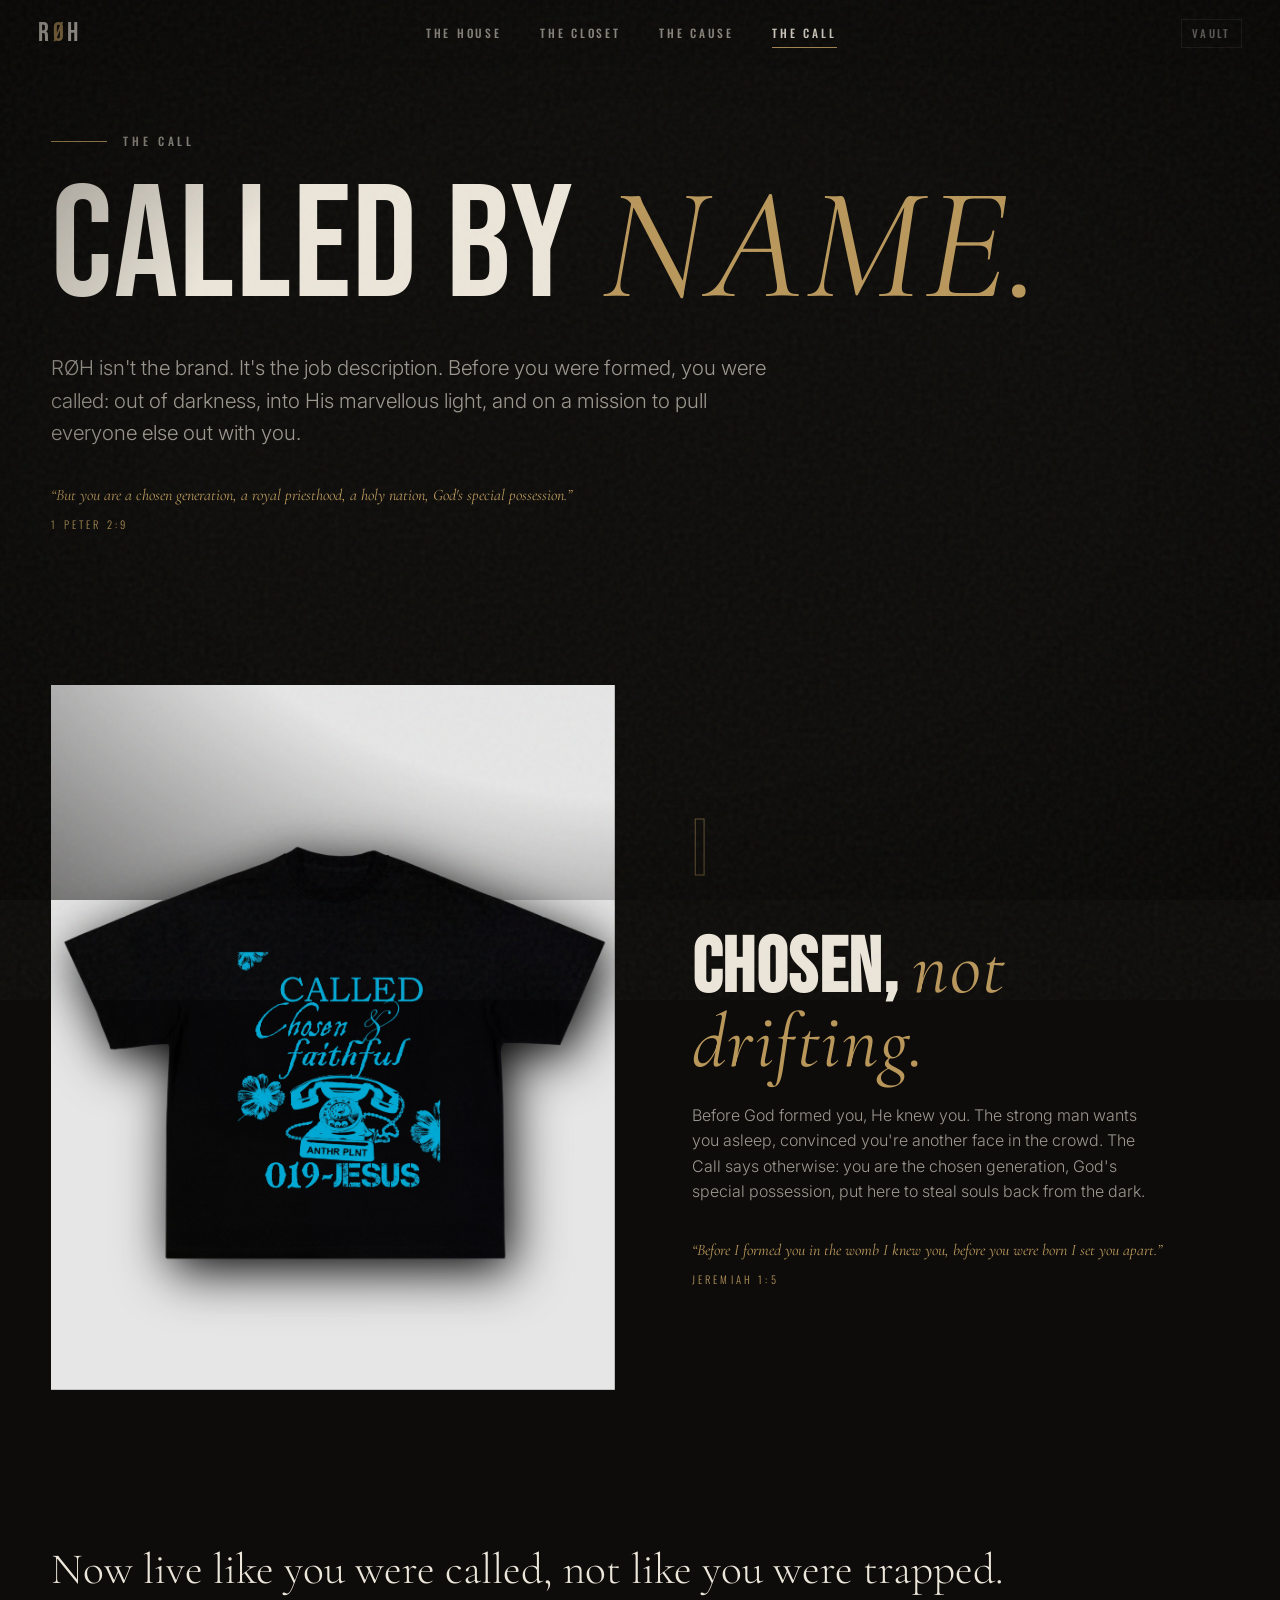
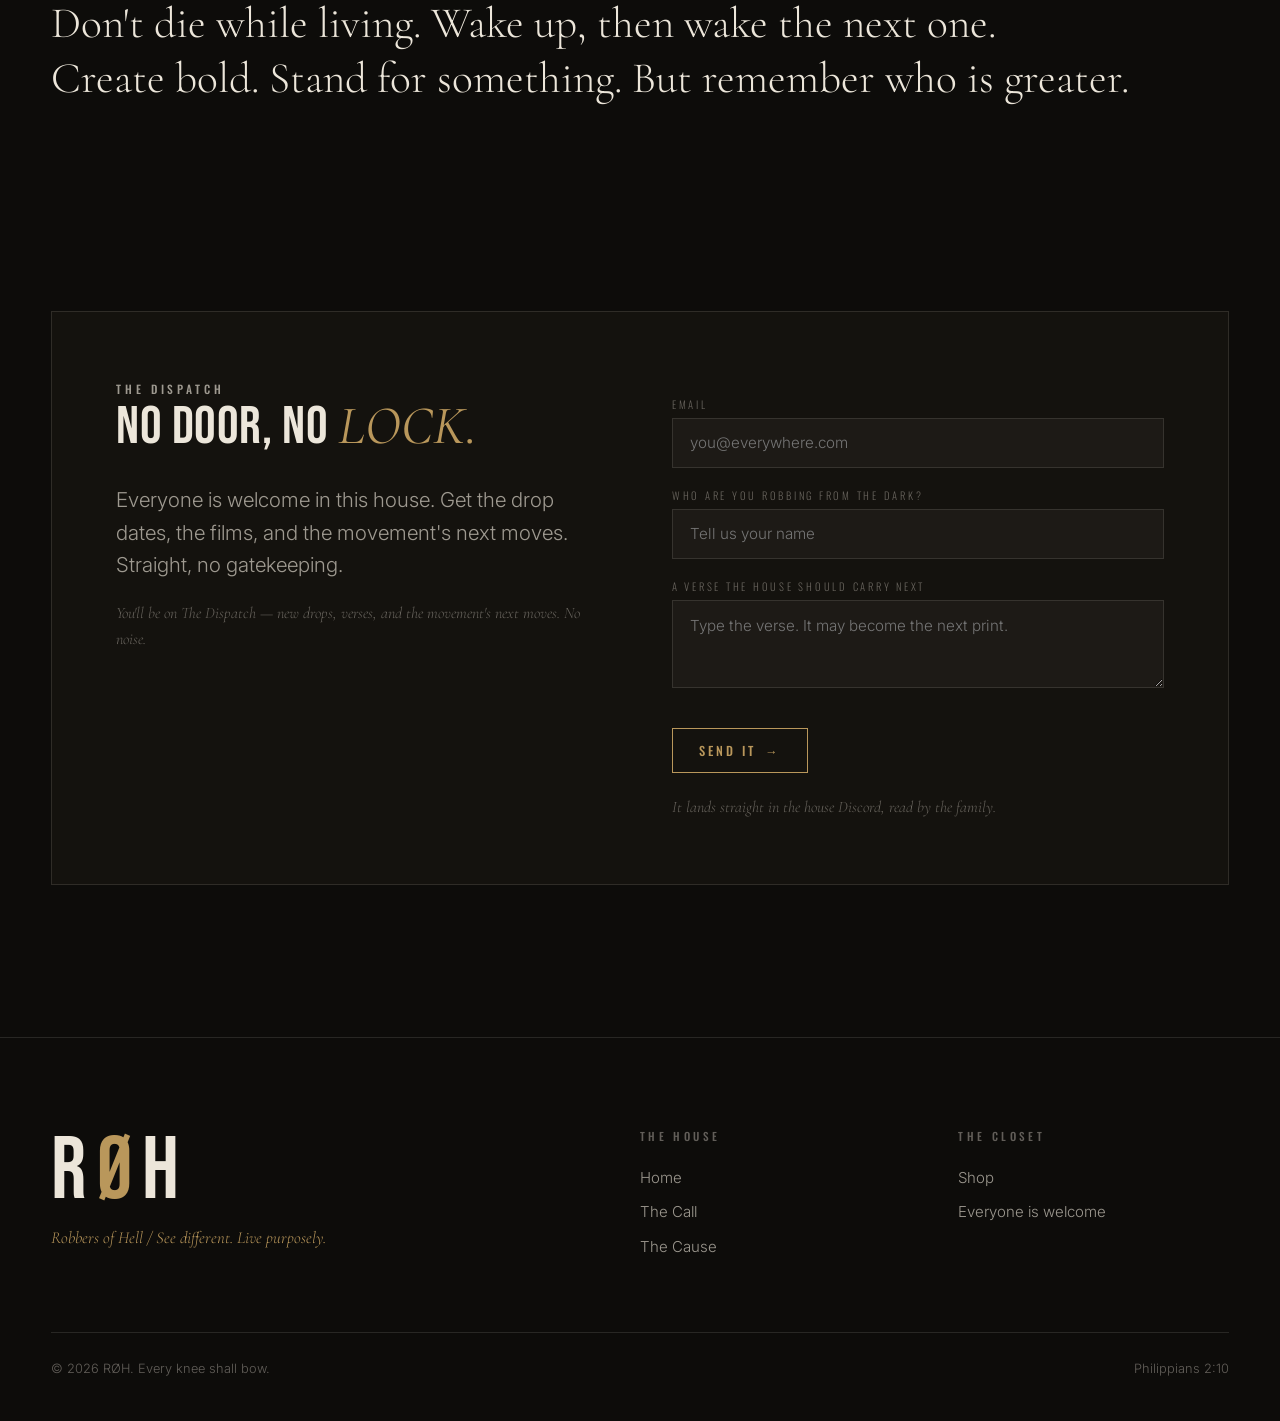
==== commit 779a3cd1: "Movement layer: OG/share meta + favicon, footer social links, Wall of Proof section, free Buttondown" ====
--- a/call.html
+++ b/call.html
@@ -5,6 +5,19 @@
   <meta name="viewport" content="width=device-width, initial-scale=1.0">
   <title>The Call / RØH</title>
   <meta name="description" content="RØH / Robbers of Hell. You were called by name, out of darkness into His marvellous light. An open call to everyone.">
+  <meta name="theme-color" content="#0d0c0a">
+  <link rel="icon" type="image/svg+xml" href="favicon.svg">
+  <link rel="canonical" href="https://kaonafatso.github.io/ROH/call.html">
+  <meta property="og:type" content="website">
+  <meta property="og:site_name" content="RØH">
+  <meta property="og:url" content="https://kaonafatso.github.io/ROH/call.html">
+  <meta property="og:title" content="The Call / RØH">
+  <meta property="og:description" content="Called by name, out of darkness into His marvellous light. RØH is the job description — open to everyone.">
+  <meta property="og:image" content="https://kaonafatso.github.io/ROH/assets/img/og.png">
+  <meta name="twitter:card" content="summary_large_image">
+  <meta name="twitter:title" content="The Call / RØH">
+  <meta name="twitter:description" content="Called by name, out of darkness into His marvellous light. RØH is the job description — open to everyone.">
+  <meta name="twitter:image" content="https://kaonafatso.github.io/ROH/assets/img/og.png">
   <link rel="preconnect" href="https://fonts.googleapis.com">
   <link rel="preconnect" href="https://fonts.gstatic.com" crossorigin>
   <link href="https://fonts.googleapis.com/css2?family=Bebas+Neue&family=Cormorant+Garamond:ital,wght@0,400;0,500;1,400;1,500&family=Inter:wght@300;400;500&family=Oswald:wght@300;400;500;600&display=swap" rel="stylesheet">
@@ -75,6 +88,7 @@
             <span class="label reveal">The Dispatch</span>
             <h2 class="display reveal reveal-d1" style="font-size:clamp(2rem,5vw,3.4rem)">No door, no <span class="script gold">lock.</span></h2>
             <p class="lead reveal reveal-d2 mt-md">Everyone is welcome in this house. Get the drop dates, the films, and the movement's next moves. Straight, no gatekeeping.</p>
+            <p style="margin-top:1.2rem;font-family:var(--serif);font-style:italic;color:var(--cream-faint)">You'll be on The Dispatch — new drops, verses, and the movement's next moves. No noise.</p>
           </div>
           <form data-dispatch>
             <div class="field">
@@ -103,6 +117,7 @@
         <div>
           <div class="wordmark">R<span class="halo">Ø</span>H</div>
           <div class="footer-tag">Robbers of Hell / See different. Live purposely.</div>
+          <div class="footer-social" id="footer-social"></div>
         </div>
         <div>
           <h4>The House</h4>
--- a/css/roh.css
+++ b/css/roh.css
@@ -507,12 +507,30 @@
 .flame-progress .flame { fill: var(--ember); transform-origin: 50% 80%; }
 @media (max-width: 860px) { .flame-progress { display: none; } }
 
+/* ---------- Wall of proof ---------- */
+.wall-proof-grid { display: grid; grid-template-columns: repeat(4, 1fr); gap: clamp(1.2rem, 2.5vw, 2rem); margin-top: 3rem; }
+@media (max-width: 960px) { .wall-proof-grid { grid-template-columns: repeat(2, 1fr); } }
+@media (max-width: 620px) { .wall-proof-grid { grid-template-columns: 1fr; } }
+.proof-card { background: var(--bg-raised); border: 1px solid var(--line); padding: clamp(1.6rem, 3vw, 2.4rem); display: flex; flex-direction: column; gap: 1.1rem; opacity: 0; transform: translateY(24px); }
+.proof-card.in { animation: platein 1s var(--ease) both; }
+.proof-card blockquote { font-family: var(--serif); font-style: italic; font-size: 1.12rem; line-height: 1.5; color: var(--cream); flex: 1; }
+.proof-type { align-self: center; border: 1px solid var(--line); padding: 0.3em 0.9em; font-family: var(--narrow); text-transform: uppercase; letter-spacing: 0.22em; font-size: 0.6rem; color: var(--gold); }
+.proof-card figcaption { font-family: var(--narrow); text-transform: uppercase; letter-spacing: 0.2em; font-size: 0.72rem; color: var(--cream-dim); }
+.proof-empty { display: none; margin-top: 3rem; text-align: center; font-family: var(--serif); font-style: italic; color: var(--cream-faint); }
+
 /* ---------- Footer ---------- */
 .footer { border-top: 1px solid var(--line); padding: clamp(3.5rem, 7vw, 6rem) 0 2.6rem; }
 .footer-grid { display: grid; grid-template-columns: 2fr 1fr 1fr; gap: 3rem; }
 @media (max-width: 720px) { .footer-grid { grid-template-columns: 1fr; } }
 .footer .wordmark { font-size: clamp(3rem, 9vw, 5.5rem); line-height: 1; }
 .footer-tag { font-family: var(--serif); font-style: italic; font-size: 1.05rem; color: var(--gold); margin-top: 0.6rem; }
+.footer-social { display: flex; flex-wrap: wrap; gap: 0.7rem; margin-top: 1.6rem; }
+.social-link {
+  border: 1px solid var(--line); padding: 0.6em 1.3em;
+  font-family: var(--narrow); text-transform: uppercase; letter-spacing: 0.2em; font-size: 0.68rem; font-weight: 500; color: var(--cream-dim);
+  transition: all 0.3s ease;
+}
+.social-link:hover { color: var(--bg); background: var(--gold); border-color: var(--gold); }
 .footer h4 { font-family: var(--narrow); text-transform: uppercase; letter-spacing: 0.3em; font-size: 0.7rem; color: var(--cream-faint); margin-bottom: 1.2rem; font-weight: 500; }
 .footer ul { list-style: none; }
 .footer ul li { margin: 0.55em 0; }
